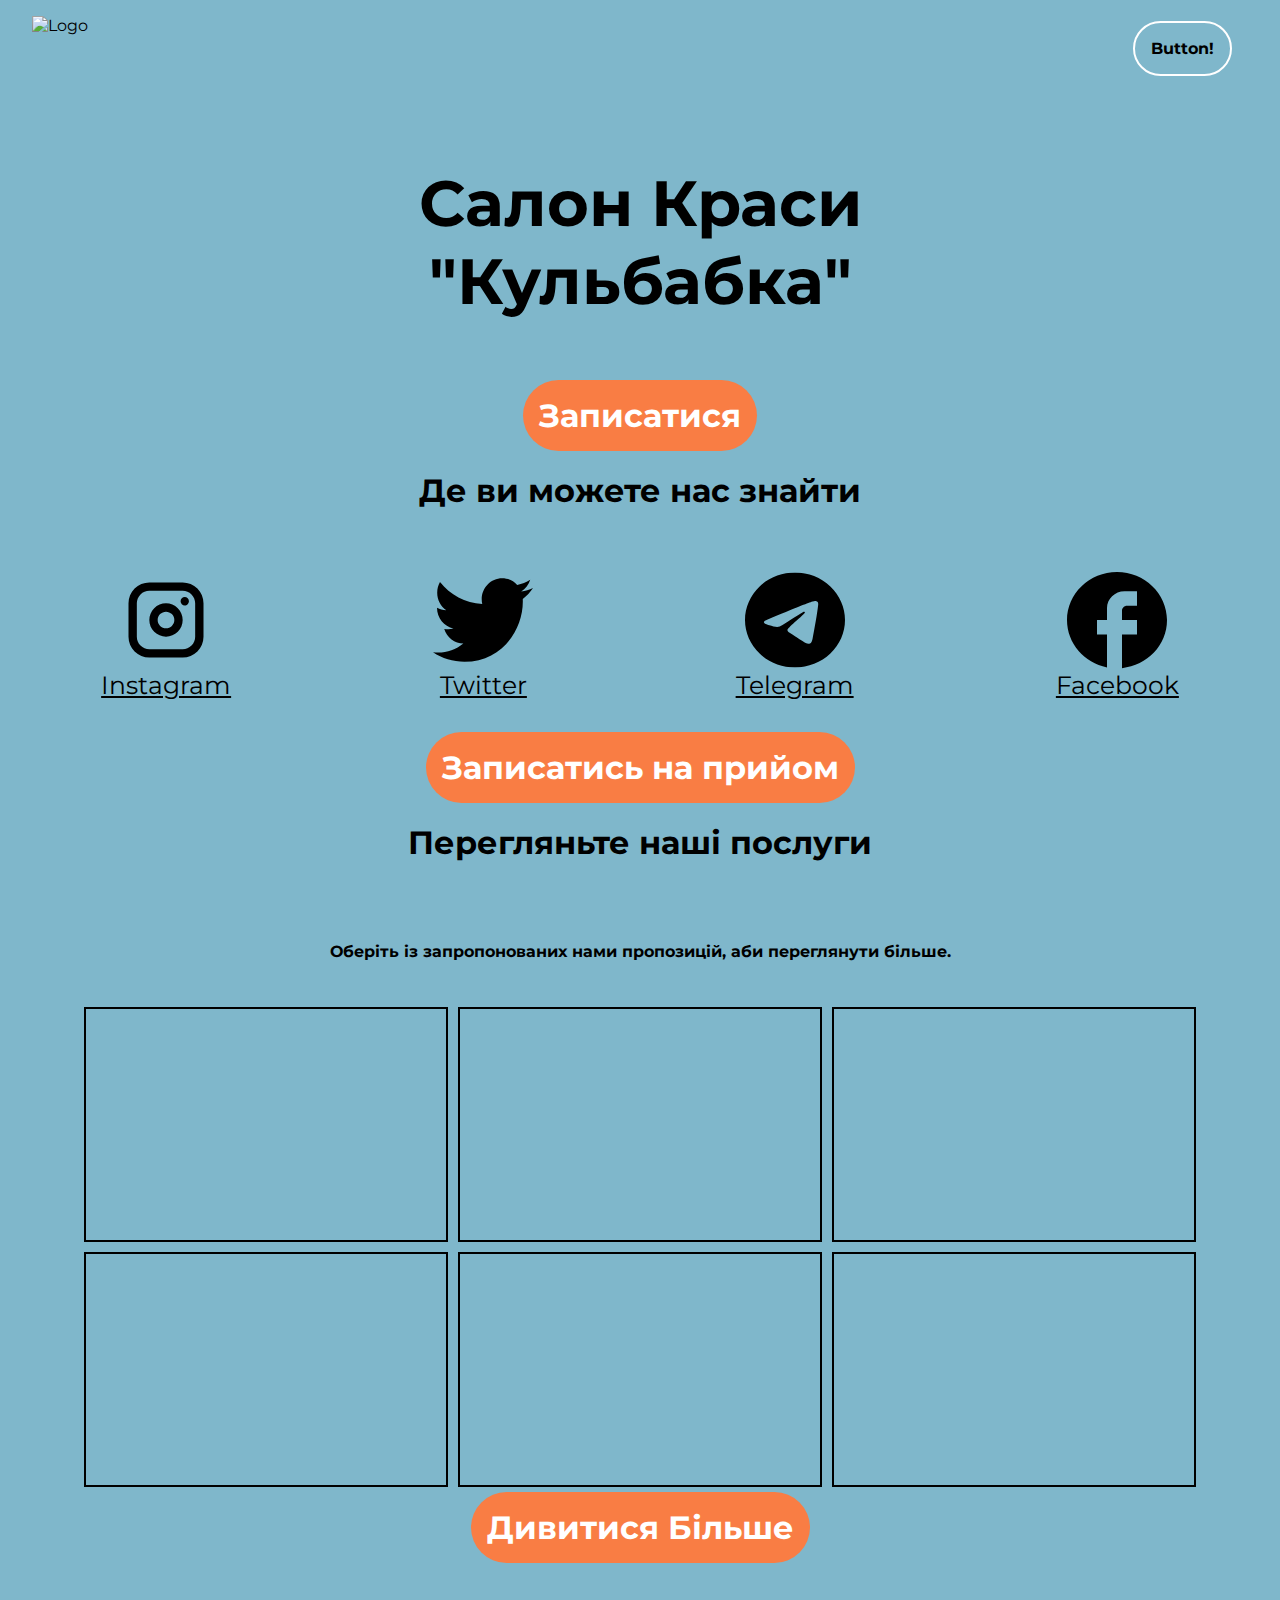
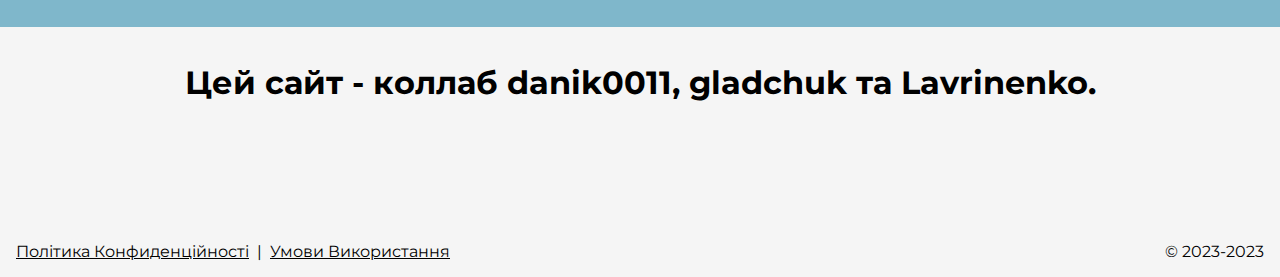
==== index.html @ fa761c85 "danik0011 - fixed the cards" ====
<!DOCTYPE html>
<html lang="en">

<head>
  <meta charset="UTF-8">
  <meta http-equiv="X-UA-Compatible" content="IE=edge">
  <meta name="viewport" content="width=device-width, initial-scale=1.0">
  <title>e</title>
  <link rel="stylesheet" href="./main.css">
  <link rel="preconnect" href="https://fonts.googleapis.com">
  <link rel="preconnect" href="https://fonts.gstatic.com" crossorigin>
  <link href="https://fonts.googleapis.com/css2?family=Comfortaa&display=swap" rel="stylesheet">
</head>

<body>

  <header>
    <img src="https://goit.courses/assets/images/logo-goit.svg" alt="Logo">
    <div class="btn">Button!</div>
  </header>
  <div class="page1">
    <h1>Салон Краси<br>"Кульбабка"</h1>
    <div class="btn">Записатися</div>
  </div>

  <!--!-->
  <main>
    <div class="content">
      <h1>Де ви можете нас знайти</h1>
      <div class="content__find-us">
        <div class="content__block">
          <svg width="100" height="100" viewBox="0 0 24 24" fill="none" xmlns="http://www.w3.org/2000/svg">
            <g clip-path="url(#clip0_1_2)">
              <path fill-rule="evenodd" clip-rule="evenodd"
                d="M16 3C17.3261 3 18.5979 3.52678 19.5355 4.46447C20.4732 5.40215 21 6.67392 21 8V16C21 17.3261 20.4732 18.5979 19.5355 19.5355C18.5979 20.4732 17.3261 21 16 21H8C6.67392 21 5.40215 20.4732 4.46447 19.5355C3.52678 18.5979 3 17.3261 3 16V8C3 6.67392 3.52678 5.40215 4.46447 4.46447C5.40215 3.52678 6.67392 3 8 3H16ZM16 5H8C7.20435 5 6.44129 5.31607 5.87868 5.87868C5.31607 6.44129 5 7.20435 5 8V16C5 16.7956 5.31607 17.5587 5.87868 18.1213C6.44129 18.6839 7.20435 19 8 19H16C16.7956 19 17.5587 18.6839 18.1213 18.1213C18.6839 17.5587 19 16.7956 19 16V8C19 7.20435 18.6839 6.44129 18.1213 5.87868C17.5587 5.31607 16.7956 5 16 5ZM12 8C13.0609 8 14.0783 8.42143 14.8284 9.17157C15.5786 9.92172 16 10.9391 16 12C16 13.0609 15.5786 14.0783 14.8284 14.8284C14.0783 15.5786 13.0609 16 12 16C10.9391 16 9.92172 15.5786 9.17157 14.8284C8.42143 14.0783 8 13.0609 8 12C8 10.9391 8.42143 9.92172 9.17157 9.17157C9.92172 8.42143 10.9391 8 12 8ZM12 10C11.4696 10 10.9609 10.2107 10.5858 10.5858C10.2107 10.9609 10 11.4696 10 12C10 12.5304 10.2107 13.0391 10.5858 13.4142C10.9609 13.7893 11.4696 14 12 14C12.5304 14 13.0391 13.7893 13.4142 13.4142C13.7893 13.0391 14 12.5304 14 12C14 11.4696 13.7893 10.9609 13.4142 10.5858C13.0391 10.2107 12.5304 10 12 10ZM16.5 6.5C16.7652 6.5 17.0196 6.60536 17.2071 6.79289C17.3946 6.98043 17.5 7.23478 17.5 7.5C17.5 7.76522 17.3946 8.01957 17.2071 8.20711C17.0196 8.39464 16.7652 8.5 16.5 8.5C16.2348 8.5 15.9804 8.39464 15.7929 8.20711C15.6054 8.01957 15.5 7.76522 15.5 7.5C15.5 7.23478 15.6054 6.98043 15.7929 6.79289C15.9804 6.60536 16.2348 6.5 16.5 6.5Z"
                fill="black" />
            </g>
            <defs>
              <clipPath id="clip0_1_2">
                <rect width="24" height="24" fill="white" />
              </clipPath>
            </defs>
          </svg>
          <a href="#" class="content__block-text">Instagram</a>
        </div>
        <div class="content__block">
          <svg width="100" height="100" viewBox="0 0 122 102" fill="none" xmlns="http://www.w3.org/2000/svg">
            <path
              d="M122 12C117.51 14.1 112.669 15.48 107.654 16.14C112.786 12.96 116.751 7.92 118.618 1.86C113.777 4.86 108.412 6.96 102.755 8.16C98.1482 3 91.675 0 84.327 0C70.6224 0 59.4254 11.52 59.4254 25.74C59.4254 27.78 59.6587 29.76 60.0669 31.62C39.3059 30.54 20.8193 20.28 8.51434 4.74C6.3566 8.52 5.13193 12.96 5.13193 17.64C5.13193 26.58 9.50574 34.5 16.2706 39C12.13 39 8.28107 37.8 4.89866 36V36.18C4.89866 48.66 13.5296 59.1 24.9599 61.44C21.2901 62.4732 17.4375 62.617 13.7046 61.86C15.2885 66.9749 18.3906 71.4504 22.5748 74.6576C26.7589 77.8647 31.8148 79.6421 37.0316 79.74C28.1885 86.9426 17.2269 90.8359 5.94838 90.78C3.96558 90.78 1.98279 90.66 0 90.42C11.0803 97.74 24.26 102 38.3729 102C84.327 102 109.578 62.76 109.578 28.74C109.578 27.6 109.578 26.52 109.52 25.38C114.419 21.78 118.618 17.22 122 12Z"
              fill="black" />
          </svg>
          <a href="#" class="content__block-text">Twitter</a>
        </div>
        <div class="content__block">
          <svg width="100" height="100" viewBox="0 0 118 112" fill="none" xmlns="http://www.w3.org/2000/svg">
            <g clip-path="url(#clip0_1_10)">
              <path
                d="M118 56C118 70.8521 111.784 85.0959 100.719 95.598C89.6547 106.1 74.6478 112 59 112C43.3522 112 28.3453 106.1 17.2807 95.598C6.21605 85.0959 0 70.8521 0 56C0 41.1479 6.21605 26.9041 17.2807 16.402C28.3453 5.89998 43.3522 0 59 0C74.6478 0 89.6547 5.89998 100.719 16.402C111.784 26.9041 118 41.1479 118 56ZM61.1166 41.342C55.3789 43.61 43.9034 48.3 26.7049 55.412C23.9171 56.462 22.4495 57.498 22.3168 58.506C22.0955 60.207 24.3449 60.879 27.4055 61.796L28.6961 62.181C31.7051 63.112 35.7614 64.197 37.8632 64.239C39.7807 64.281 41.9121 63.539 44.2647 61.999C60.3349 51.702 68.6318 46.501 69.148 46.389C69.5168 46.305 70.033 46.207 70.3722 46.501C70.7189 46.788 70.682 47.341 70.6451 47.488C70.4239 48.391 61.596 56.175 57.0309 60.207C55.6075 61.467 54.5971 62.356 54.3906 62.559C53.9359 63.0001 53.4737 63.4341 53.0041 63.861C50.2016 66.423 48.1071 68.341 53.1148 71.477C55.5264 72.989 57.4586 74.228 59.3835 75.474C61.478 76.832 63.5725 78.183 66.2865 79.877C66.9724 80.297 67.6361 80.752 68.2778 81.186C70.7189 82.838 72.924 84.322 75.6306 84.084C77.2089 83.944 78.8388 82.544 79.6648 78.344C81.6191 68.425 85.4615 46.942 86.3465 38.087C86.4005 37.3509 86.3683 36.6114 86.2506 35.882C86.1812 35.2934 85.8811 34.7512 85.4099 34.363C84.7388 33.9233 83.9389 33.6955 83.1236 33.712C80.9111 33.747 77.4965 34.874 61.1166 41.342Z"
                fill="black" />
            </g>
            <defs>
              <clipPath id="clip0_1_10">
                <rect width="118" height="112" fill="white" />
              </clipPath>
            </defs>
          </svg>
          <a href="#" class="content__block-text">Telegram</a>
        </div>
        <div class="content__block">
          <svg width="100" height="100" viewBox="0 0 80 77" fill="none" xmlns="http://www.w3.org/2000/svg">
            <path
              d="M80 38.5965C80 17.2912 62.08 0 40 0C17.92 0 0 17.2912 0 38.5965C0 57.2772 13.76 72.8316 32 76.421V50.1754H24V38.5965H32V28.9474C32 21.4982 38.28 15.4386 46 15.4386H56V27.0175H48C45.8 27.0175 44 28.7544 44 30.8772V38.5965H56V50.1754H44V77C64.2 75.0702 80 58.6281 80 38.5965Z"
              fill="black" />
          </svg>
          <a href="#" class="content__block-text">Facebook</a>
        </div>
      </div>
      <div class="flex">
        <div class="content__block-button">
          Записатись на прийом
        </div>
      </div>
    </div>
    <!--!-->
    <h1 class="text">Перегляньте наші послуги</h1>
    <h4 class="text">Оберіть із запропонованих нами пропозицій, аби переглянути більше.</h4>
    <div class="container1">

      <div class="block">
        <div class="layer">
          <div class="button">Відкрити</div>
        </div>
      </div>

      <div class="block">
        <div class="layer">
          <div class="button">Відкрити</div>
        </div>
      </div>

      <div class="block">
        <div class="layer">
          <div class="button">Відкрити</div>
        </div>
      </div>

      <div class="block">
        <div class="layer">
          <div class="button">Відкрити</div>
        </div>
      </div>

      <div class="block">
        <div class="layer">
          <div class="button">Відкрити</div>
        </div>
      </div>

      <div class="block">
        <div class="layer">
          <div class="button">Відкрити</div>
        </div>
      </div>

    </div>
    <div class="flex">
      <div class="button2">Дивитися Більше</div>
    </div>
  </main>
  <!--!-->
  <footer>
    <h1 class="footer-title">
      Цей сайт - коллаб danik0011, gladchuk та Lavrinenko.
    </h1>
    <div class="footer-main">
      <div class="footer-links">
        <a href="#">Політика Конфиденційності</a>
        &nbsp;|&nbsp;
        <a href="#">Умови Використання</a>
      </div>
      <div class="footer-c">© 2023-2023</div>
    </div>
  </footer>
</body>

</html>
---- main.css ----
@import url("https://fonts.googleapis.com/css2?family=Montserrat:wght@300;400;500&display=swap");
html,
body {
  font-family: "Montserrat";
  background: #7fb7cb;
  margin: 0;
  padding: 0;
}

header {
  width: 95%;
  height: 64px;
  margin: 16px auto 0;
  display: flex;
  align-items: center;
  justify-content: space-between;
}
header img {
  width: 128px;
  height: 64px;
}
header .btn {
  padding: 16px;
  margin-right: 16px;
  border: white solid 2px;
  border-radius: 64px;
  transition: 250ms;
  font-weight: bold;
}
header .btn:hover {
  background: white;
  color: #f97d44;
  transition: 250ms;
  cursor: pointer;
}

.page1 {
  margin-top: 64px;
  display: flex;
  justify-content: center;
  flex-direction: column;
  align-items: center;
}
.page1 h1 {
  font-size: 64px;
  text-align: center;
}
.page1 .btn {
  background: #f97d44;
  color: white;
  font-weight: bold;
  border-radius: 64px;
  transition: 250ms;
  padding: 16px;
  font-size: 32px;
}
.page1 .btn:hover {
  background: white;
  color: #f97d44;
  transition: 250ms;
  cursor: pointer;
}

.content__block-text {
  font-size: 25px;
  font-family: "Montserrat";
}

a {
  color: black;
}

h1 {
  font-family: "Montserrat";
  margin: 0 auto;
  margin-bottom: 40px;
}

.content {
  max-width: 1550px;
}

.content__find-us {
  display: flex;
  flex-direction: row;
  align-items: center;
  justify-content: space-around;
  margin-bottom: 32px;
}

.content__block {
  display: flex;
  flex-direction: column;
  align-items: center;
  justify-content: center;
}

.content__block-button {
  background: #f97d44;
  color: white;
  width: -webkit-fit-content;
  width: -moz-fit-content;
  width: fit-content;
  font-weight: bold;
  border-radius: 64px;
  transition: 250ms;
  padding: 16px;
  font-size: 32px;
}
.content__block-button:hover {
  background: #f1986c;
  transition: 250ms;
  cursor: pointer;
}

footer {
  width: 100%;
  height: 250px;
  background: whitesmoke;
  margin: 0;
  margin-top: 64px;
  padding: 16px;
  box-sizing: border-box;
  display: flex;
  flex-direction: column;
  justify-content: space-between;
  align-items: center;
}
footer .footer-main {
  width: 100%;
  display: flex;
  flex-direction: row;
  justify-content: space-between;
}

h1, h4 {
  text-align: center;
  padding: 20px;
}

.block {
  width: 360px;
  height: 231px;
  position: relative;
  opacity: 1;
  border: 2px solid #000;
  margin: 5px;
  display: block;
}
.block:nth-child(1) {
  background: url(https://images.pexels.com/photos/3997349/pexels-photo-3997349.jpeg?auto=compress&cs=tinysrgb&w=1260&h=750&dpr=1);
}
.block:nth-child(2) {
  background: url(https://images.pexels.com/photos/3065209/pexels-photo-3065209.jpeg?auto=compress&cs=tinysrgb&w=1260&h=750&dpr=1);
}
.block:nth-child(3) {
  background: url(https://images.pexels.com/photos/13714797/pexels-photo-13714797.jpeg?auto=compress&cs=tinysrgb&w=1260&h=750&dpr=1);
}
.block:nth-child(4) {
  background: url(https://images.pexels.com/photos/2253832/pexels-photo-2253832.jpeg?auto=compress&cs=tinysrgb&w=600);
}
.block:nth-child(5) {
  background: url(https://images.pexels.com/photos/932577/pexels-photo-932577.jpeg?auto=compress&cs=tinysrgb&w=1260&h=750&dpr=1);
}
.block:nth-child(6) {
  background: url(https://images.pexels.com/photos/8558535/pexels-photo-8558535.jpeg?auto=compress&cs=tinysrgb&w=600&lazy=load);
}

.container1 {
  justify-content: center;
  display: flex;
  flex-wrap: wrap;
  flex-direction: row;
  background-size: 100%;
  background-repeat: no-repeat;
}

.flex {
  display: flex;
  justify-content: center;
}

.button2 {
  background: #f97d44;
  color: white;
  width: -webkit-fit-content;
  width: -moz-fit-content;
  width: fit-content;
  font-weight: bold;
  border-radius: 64px;
  transition: 250ms;
  padding: 16px;
  font-size: 32px;
}
.button2:hover {
  background: #f1986c;
  transition: 250ms;
  cursor: pointer;
}

.button {
  opacity: 0;
  position: absolute;
  left: 35%;
  top: 45%;
  border: 1px solid white;
  color: white;
  border-radius: 20px;
  padding: 20px 30px;
  transition: 0.25s;
}/*# sourceMappingURL=main.css.map */
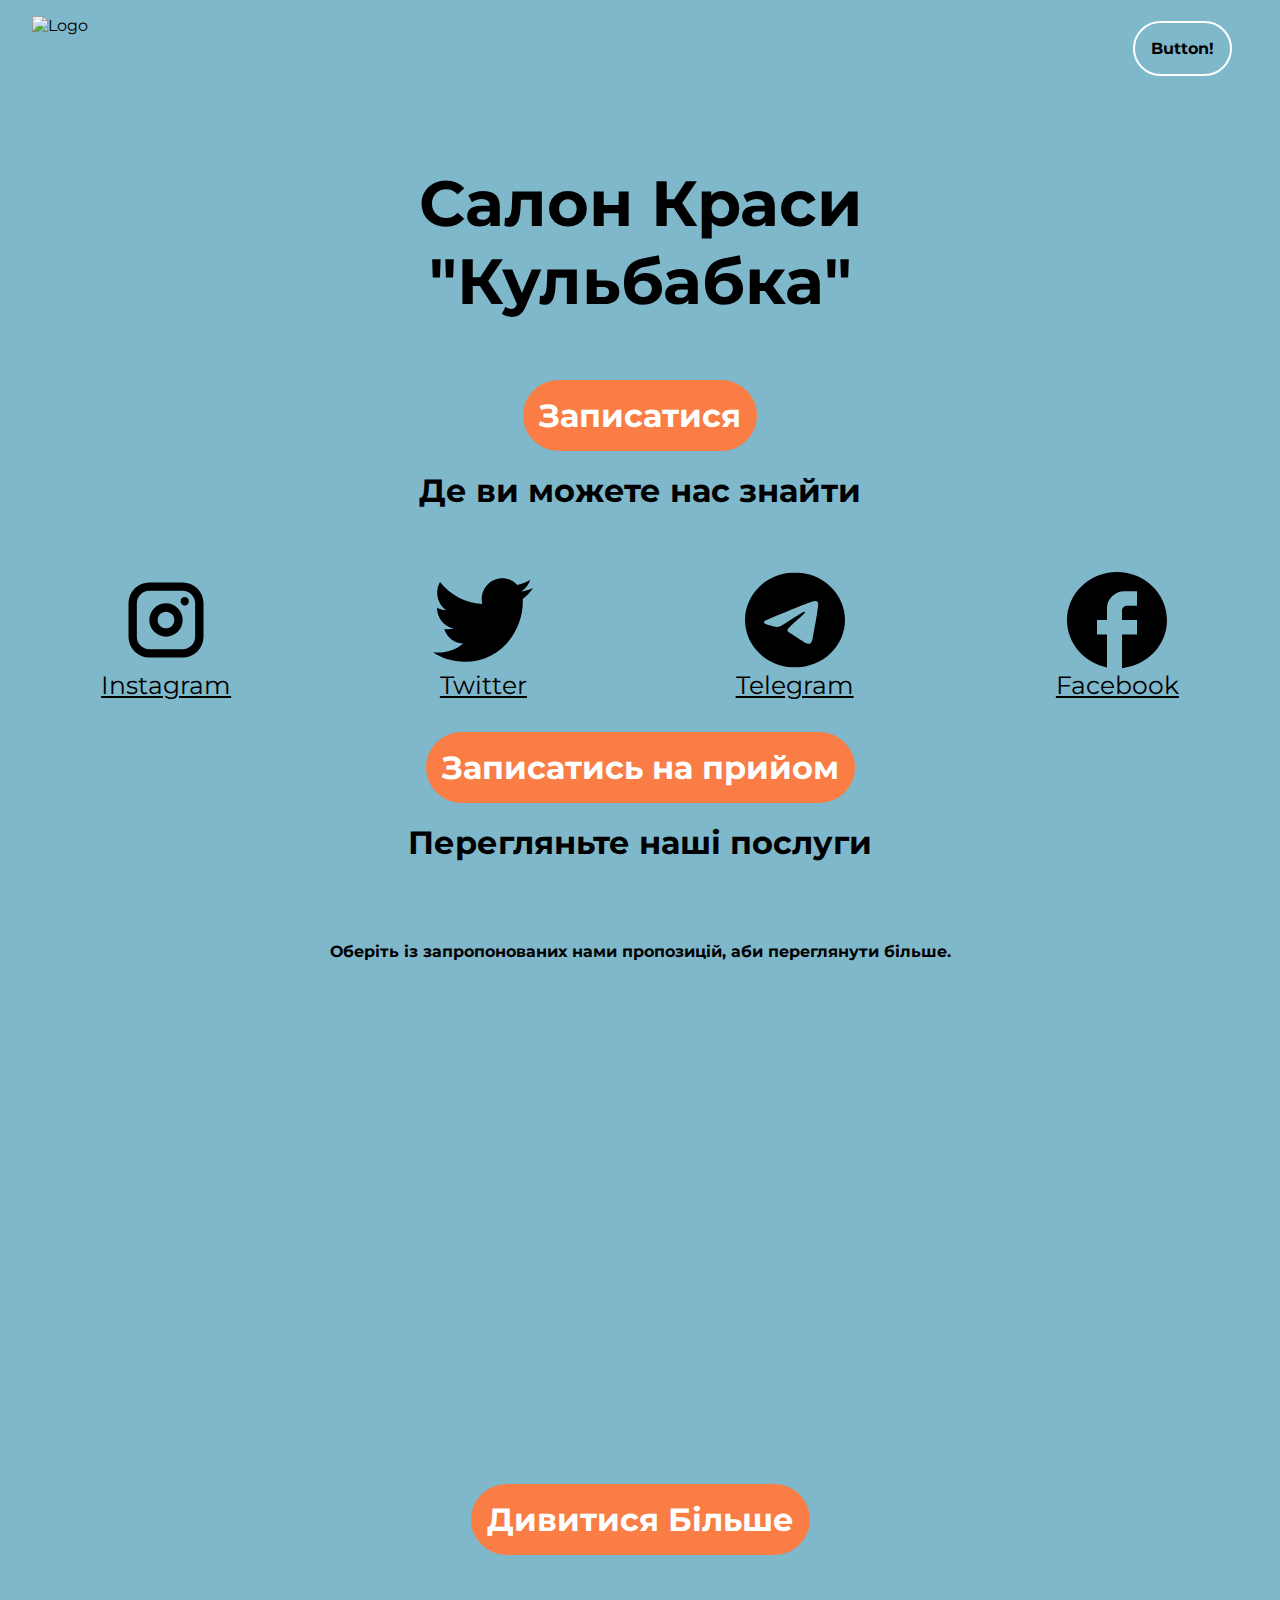
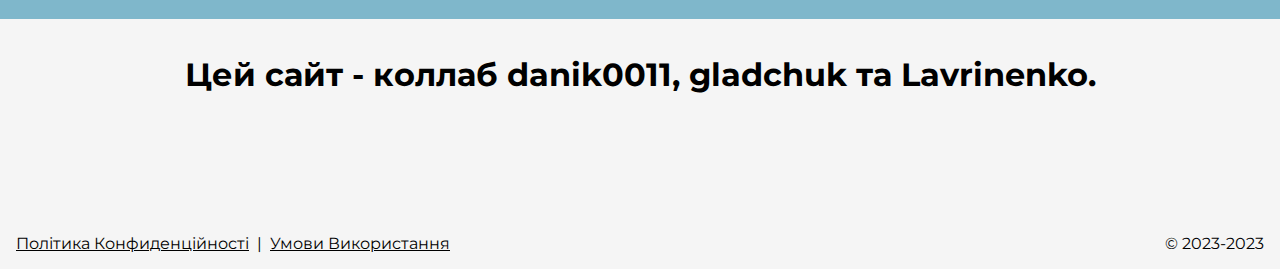
==== commit 0ce385c1: "fixed the annoying bug in .container1>>>.button" ====
--- a/index.html
+++ b/index.html
@@ -88,37 +88,37 @@
 
       <div class="block">
         <div class="layer">
-          <div class="button">Відкрити</div>
+          <div class="button" id="button">Відкрити</div>
         </div>
       </div>
 
       <div class="block">
         <div class="layer">
-          <div class="button">Відкрити</div>
+          <div class="button" id="button">Відкрити</div>
         </div>
       </div>
 
       <div class="block">
         <div class="layer">
-          <div class="button">Відкрити</div>
+          <div class="button" id="button">Відкрити</div>
         </div>
       </div>
 
       <div class="block">
         <div class="layer">
-          <div class="button">Відкрити</div>
+          <div class="button" id="button">Відкрити</div>
         </div>
       </div>
 
       <div class="block">
         <div class="layer">
-          <div class="button">Відкрити</div>
+          <div class="button" id="button">Відкрити</div>
         </div>
       </div>
 
       <div class="block">
         <div class="layer">
-          <div class="button">Відкрити</div>
+          <div class="button" id="button">Відкрити</div>
         </div>
       </div>
 
--- a/main.css
+++ b/main.css
@@ -81,11 +81,11 @@
 }
 
 .content__find-us {
+  margin-bottom: 32px;
   display: flex;
   flex-direction: row;
   align-items: center;
   justify-content: space-around;
-  margin-bottom: 32px;
 }
 
 .content__block {
@@ -143,7 +143,7 @@
   height: 231px;
   position: relative;
   opacity: 1;
-  border: 2px solid #000;
+  border-radius: 32px;
   margin: 5px;
   display: block;
 }
@@ -164,6 +164,40 @@
 }
 .block:nth-child(6) {
   background: url(https://images.pexels.com/photos/8558535/pexels-photo-8558535.jpeg?auto=compress&cs=tinysrgb&w=600&lazy=load);
+}
+
+.layer {
+  width: 360px;
+  height: 231px;
+  border-radius: 32px;
+  background: rgba(0, 0, 0, 0);
+  transition: 250ms ease-in-out;
+  display: flex;
+  align-items: center;
+  justify-content: center;
+}
+.layer:hover {
+  transition: 250ms ease-in-out;
+  background: rgba(0, 0, 0, 0.2509803922);
+}
+.layer:hover .button {
+  transition: 250ms ease-in-out;
+  background: #f97d44;
+  color: white;
+}
+
+.button {
+  padding: 16px;
+  background: rgba(0, 0, 0, 0);
+  color: rgba(0, 0, 0, 0);
+  border-radius: 50px;
+  transition: 250ms ease-in-out;
+}
+
+#button:hover {
+  background: #f1986c;
+  transition: 250ms ease-in-out;
+  cursor: pointer;
 }
 
 .container1 {
@@ -194,18 +228,6 @@
 }
 .button2:hover {
   background: #f1986c;
-  transition: 250ms;
-  cursor: pointer;
-}
-
-.button {
-  opacity: 0;
-  position: absolute;
-  left: 35%;
-  top: 45%;
-  border: 1px solid white;
-  color: white;
-  border-radius: 20px;
-  padding: 20px 30px;
-  transition: 0.25s;
+  transition: 250ms ease-in-out;
+  cursor: pointer;
 }/*# sourceMappingURL=main.css.map */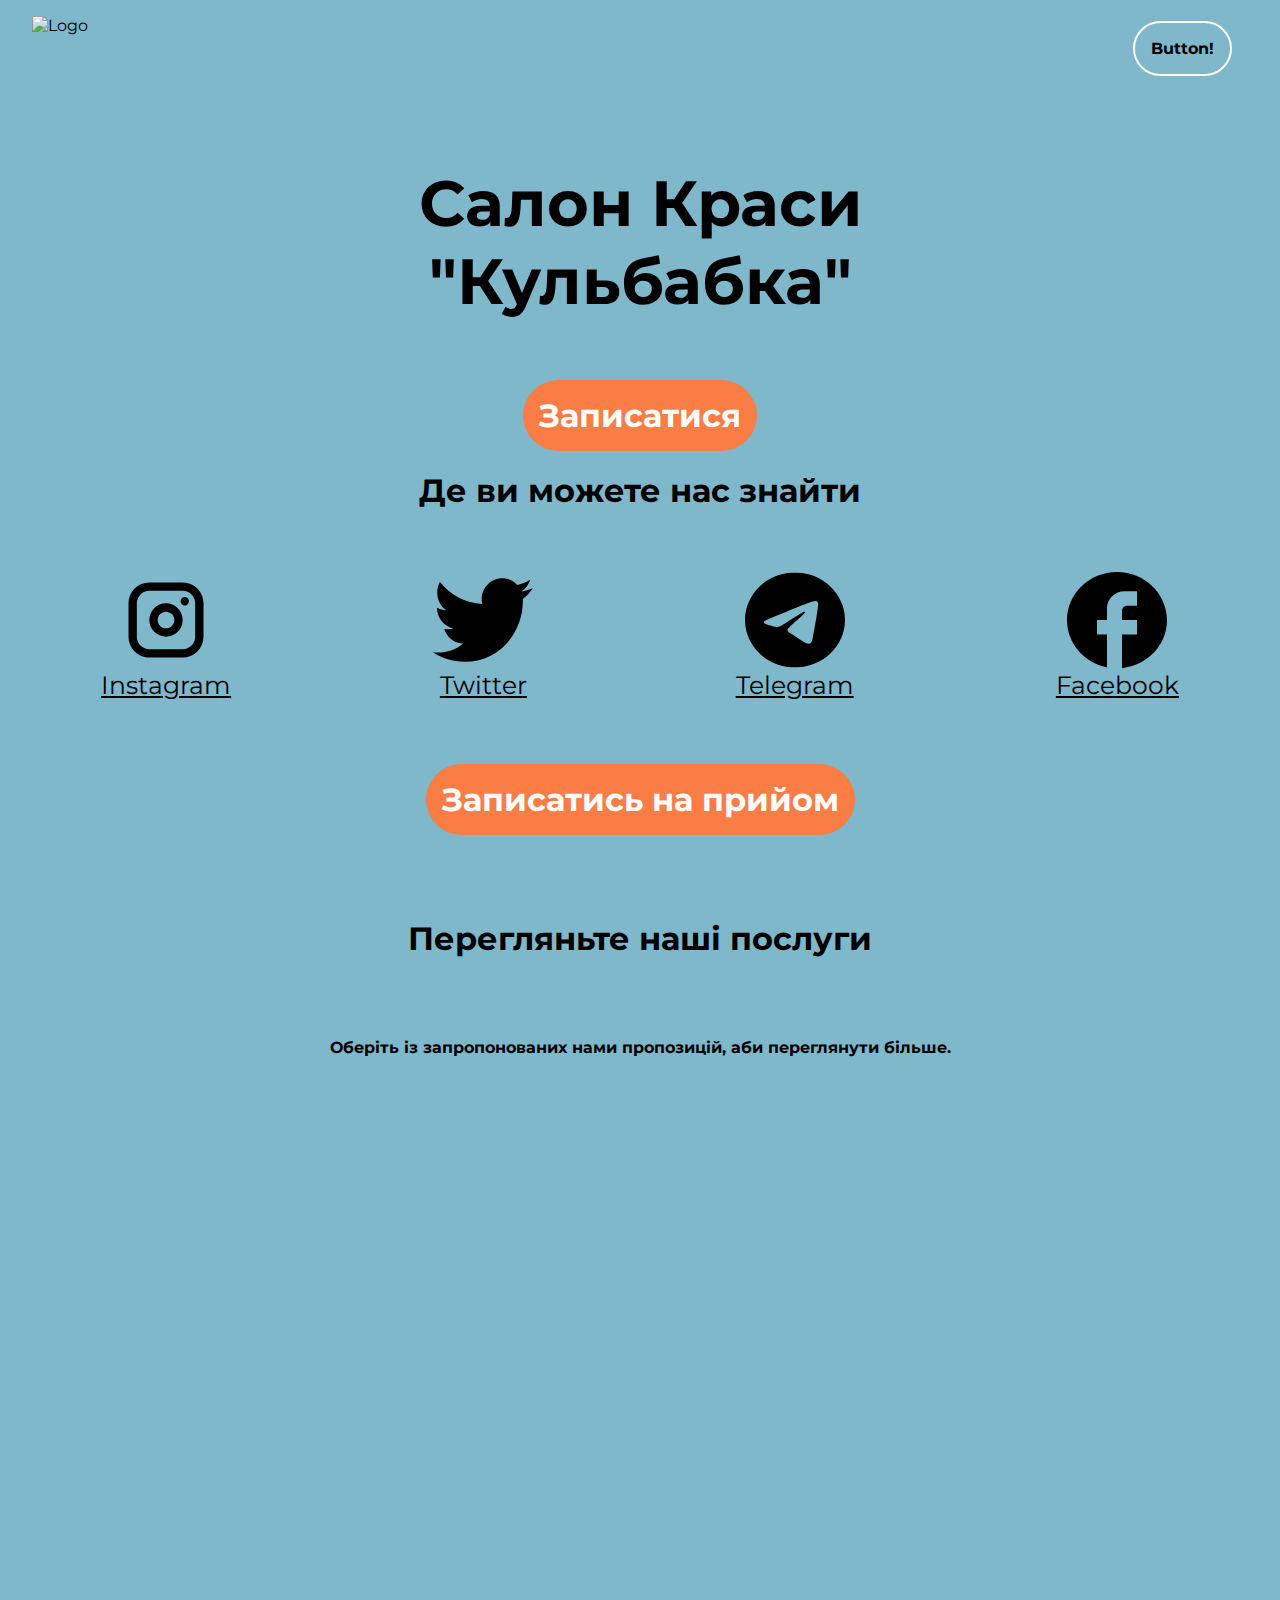
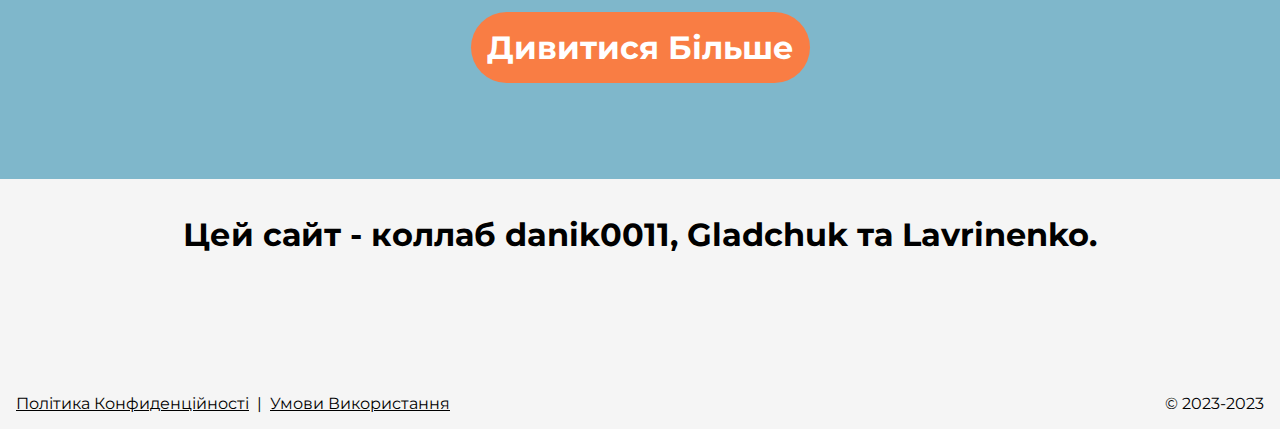
==== commit fa67f287: "changed 1 letter to uppercase" ====
--- a/index.html
+++ b/index.html
@@ -130,7 +130,7 @@
   <!--!-->
   <footer>
     <h1 class="footer-title">
-      Цей сайт - коллаб danik0011, gladchuk та Lavrinenko.
+      Цей сайт - коллаб danik0011, Gladchuk та Lavrinenko.
     </h1>
     <div class="footer-main">
       <div class="footer-links">
--- a/main.css
+++ b/main.css
@@ -61,6 +61,11 @@
   cursor: pointer;
 }
 
+h1.text {
+  font-size: 32px;
+  font-weight: bold;
+}
+
 .content__block-text {
   font-size: 25px;
   font-family: "Montserrat";
@@ -81,11 +86,18 @@
 }
 
 .content__find-us {
-  margin-bottom: 32px;
+  margin-bottom: 64px;
   display: flex;
   flex-direction: row;
   align-items: center;
   justify-content: space-around;
+}
+
+.flex {
+  margin-top: 32px;
+  display: flex;
+  justify-content: center;
+  margin-bottom: 64px;
 }
 
 .content__block {
@@ -209,12 +221,8 @@
   background-repeat: no-repeat;
 }
 
-.flex {
-  display: flex;
-  justify-content: center;
-}
-
 .button2 {
+  margin-bottom: 32px;
   background: #f97d44;
   color: white;
   width: -webkit-fit-content;
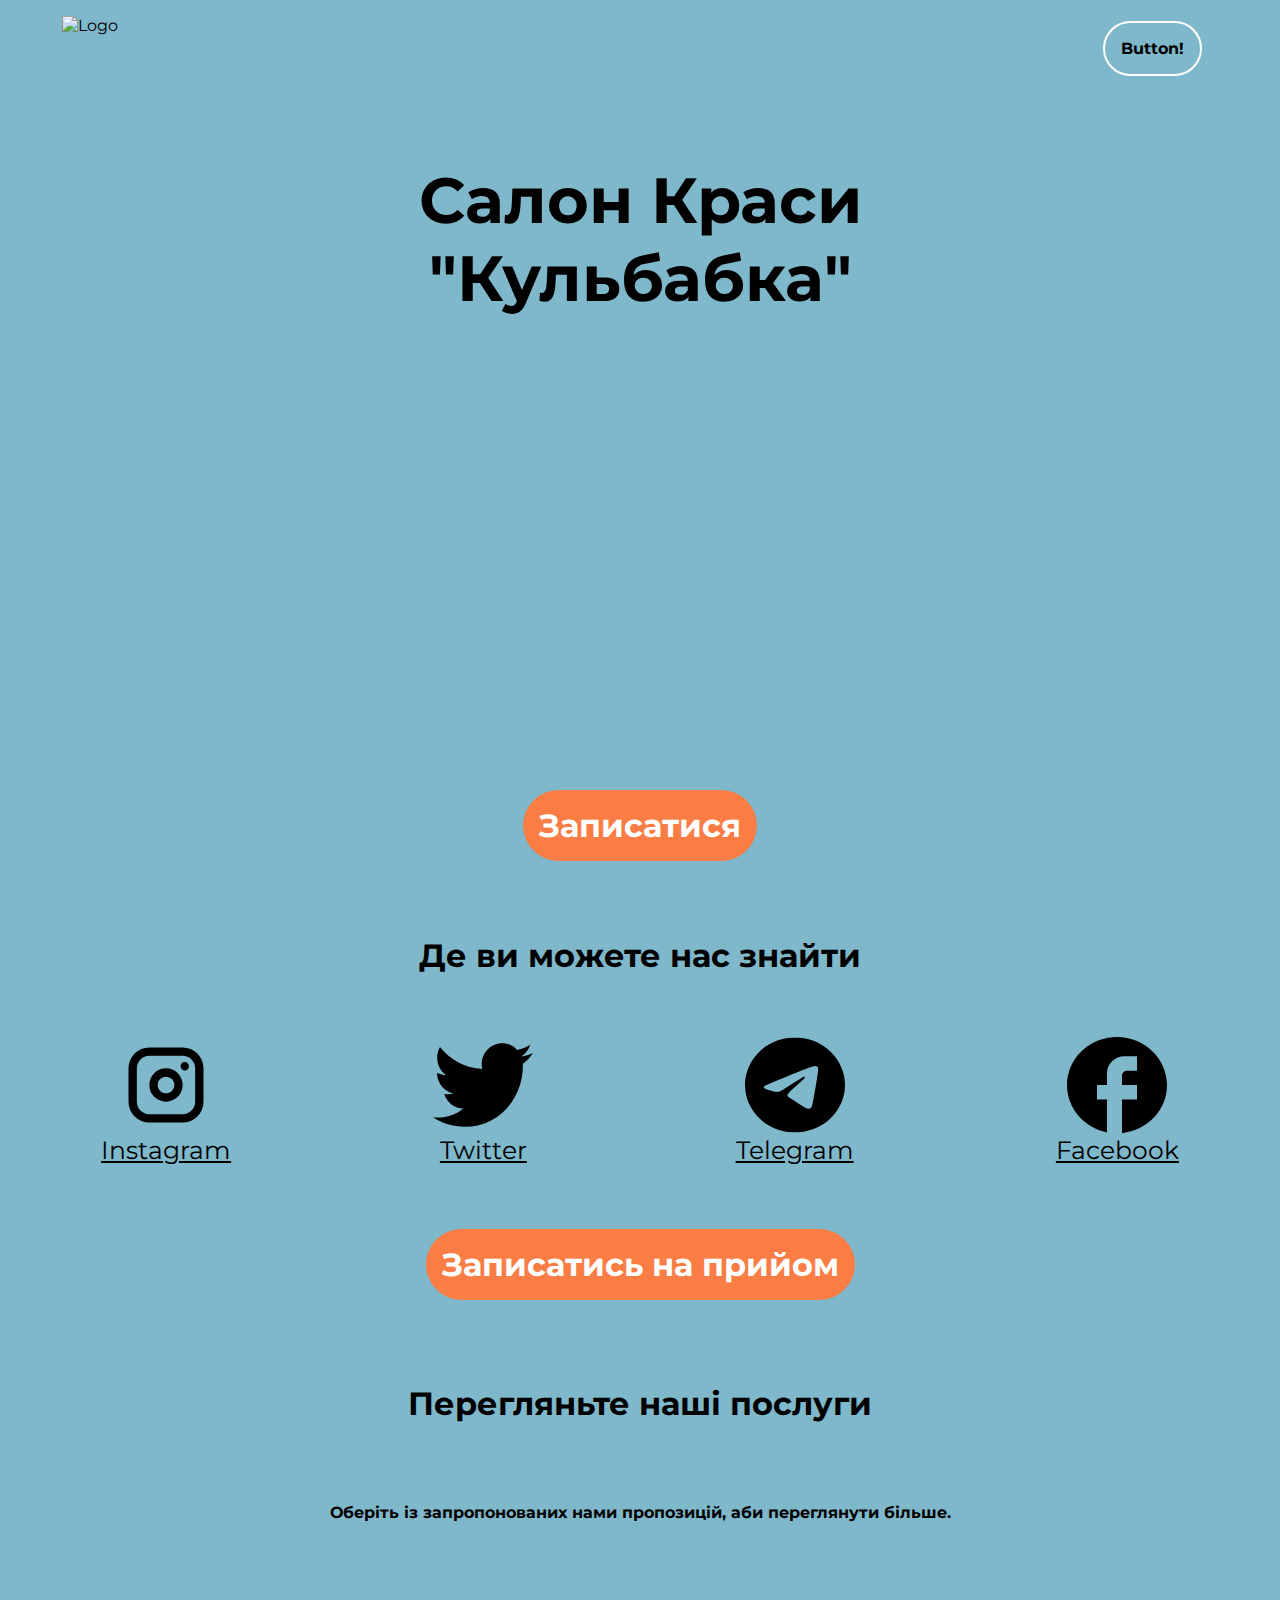
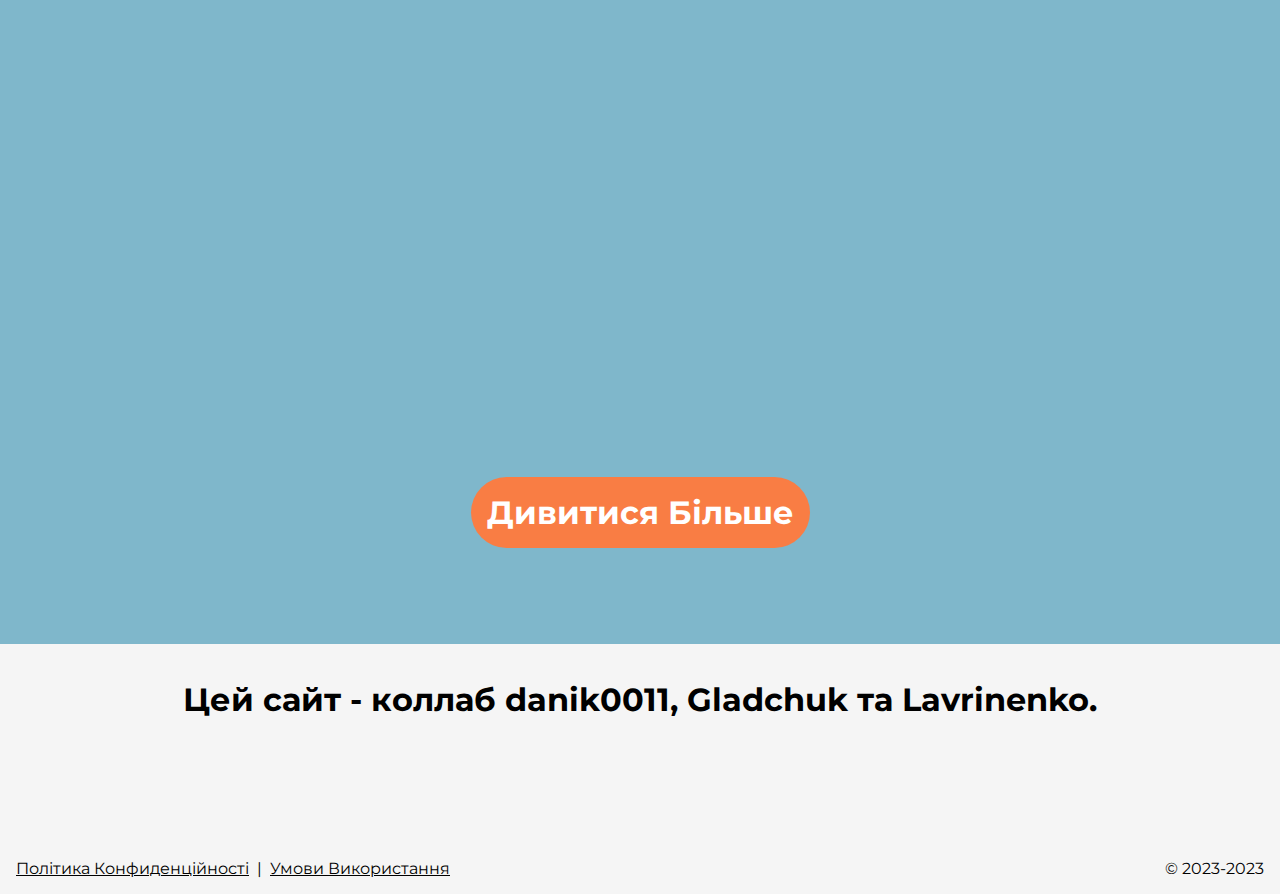
==== commit 1c2f16dc: "SCSS:15-22: added BG for .page1" ====
--- a/index.html
+++ b/index.html
@@ -15,13 +15,15 @@
 <body>
 
   <header>
-    <img src="https://goit.courses/assets/images/logo-goit.svg" alt="Logo">
-    <div class="btn">Button!</div>
+    <div class="hdr">
+      <img src="https://goit.courses/assets/images/logo-goit.svg" alt="Logo">
+      <div class="btn">Button!</div>
+    </div>
+    <div class="page1">
+      <h1>Салон Краси<br>"Кульбабка"</h1>
+      <div class="btn">Записатися</div>
+    </div>
   </header>
-  <div class="page1">
-    <h1>Салон Краси<br>"Кульбабка"</h1>
-    <div class="btn">Записатися</div>
-  </div>
 
   <!--!-->
   <main>
--- a/main.css
+++ b/main.css
@@ -9,17 +9,25 @@
 
 header {
   width: 95%;
+  height: 100vh;
+  margin: 0 auto;
+}
+
+.hdr {
+  width: 95%;
+  height: 15%;
   height: 64px;
+  margin: 0 auto;
   margin: 16px auto 0;
   display: flex;
   align-items: center;
   justify-content: space-between;
 }
-header img {
+.hdr img {
   width: 128px;
   height: 64px;
 }
-header .btn {
+.hdr .btn {
   padding: 16px;
   margin-right: 16px;
   border: white solid 2px;
@@ -27,7 +35,7 @@
   transition: 250ms;
   font-weight: bold;
 }
-header .btn:hover {
+.hdr .btn:hover {
   background: white;
   color: #f97d44;
   transition: 250ms;
@@ -35,10 +43,13 @@
 }
 
 .page1 {
-  margin-top: 64px;
-  display: flex;
-  justify-content: center;
+  background: url(https://images.pexels.com/photos/13534508/pexels-photo-13534508.jpeg?auto=compress&cs=tinysrgb&w=1260&h=750&dpr=1);
+  background-size: cover;
+  height: 80%;
+  margin-top: 5%;
+  display: flex;
   flex-direction: column;
+  justify-content: space-between;
   align-items: center;
 }
 .page1 h1 {
@@ -161,21 +172,27 @@
 }
 .block:nth-child(1) {
   background: url(https://images.pexels.com/photos/3997349/pexels-photo-3997349.jpeg?auto=compress&cs=tinysrgb&w=1260&h=750&dpr=1);
+  background-size: cover;
 }
 .block:nth-child(2) {
   background: url(https://images.pexels.com/photos/3065209/pexels-photo-3065209.jpeg?auto=compress&cs=tinysrgb&w=1260&h=750&dpr=1);
+  background-size: cover;
 }
 .block:nth-child(3) {
   background: url(https://images.pexels.com/photos/13714797/pexels-photo-13714797.jpeg?auto=compress&cs=tinysrgb&w=1260&h=750&dpr=1);
+  background-size: cover;
 }
 .block:nth-child(4) {
   background: url(https://images.pexels.com/photos/2253832/pexels-photo-2253832.jpeg?auto=compress&cs=tinysrgb&w=600);
+  background-size: cover;
 }
 .block:nth-child(5) {
   background: url(https://images.pexels.com/photos/932577/pexels-photo-932577.jpeg?auto=compress&cs=tinysrgb&w=1260&h=750&dpr=1);
+  background-size: cover;
 }
 .block:nth-child(6) {
   background: url(https://images.pexels.com/photos/8558535/pexels-photo-8558535.jpeg?auto=compress&cs=tinysrgb&w=600&lazy=load);
+  background-size: cover;
 }
 
 .layer {
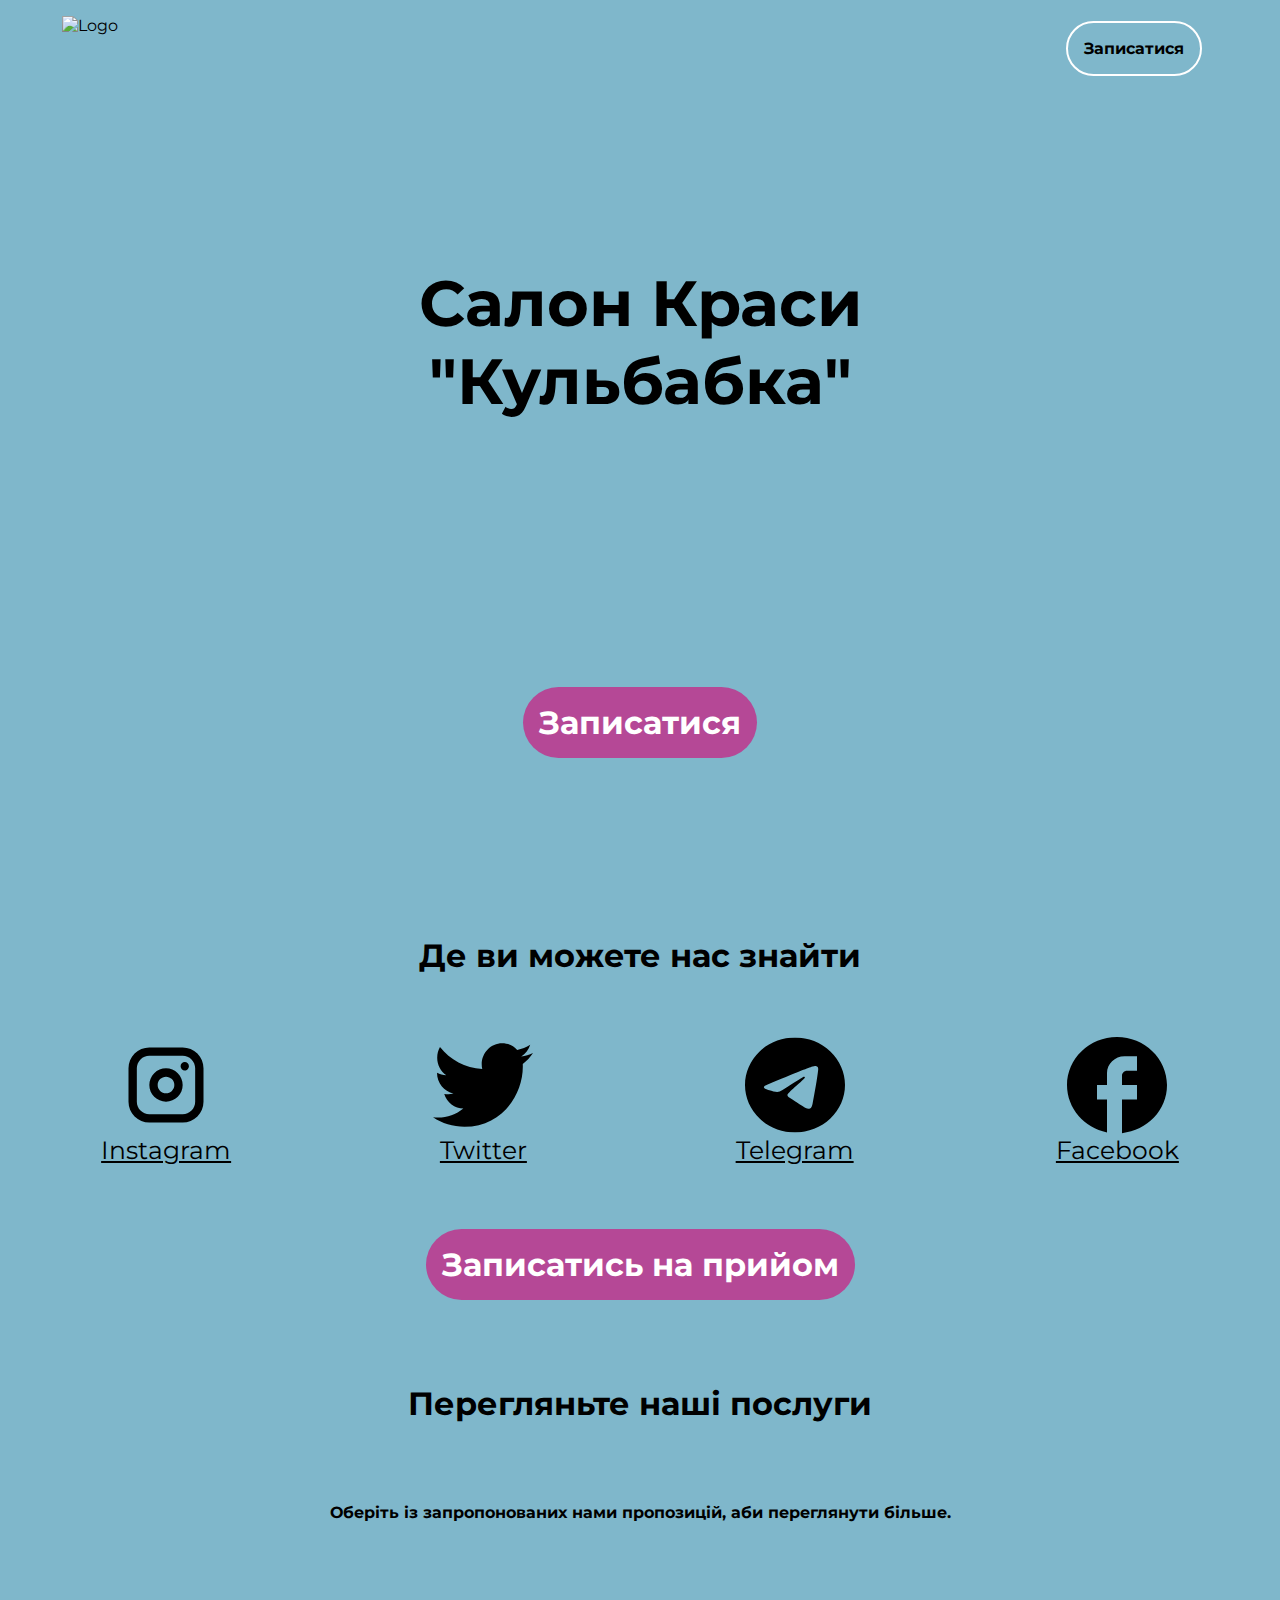
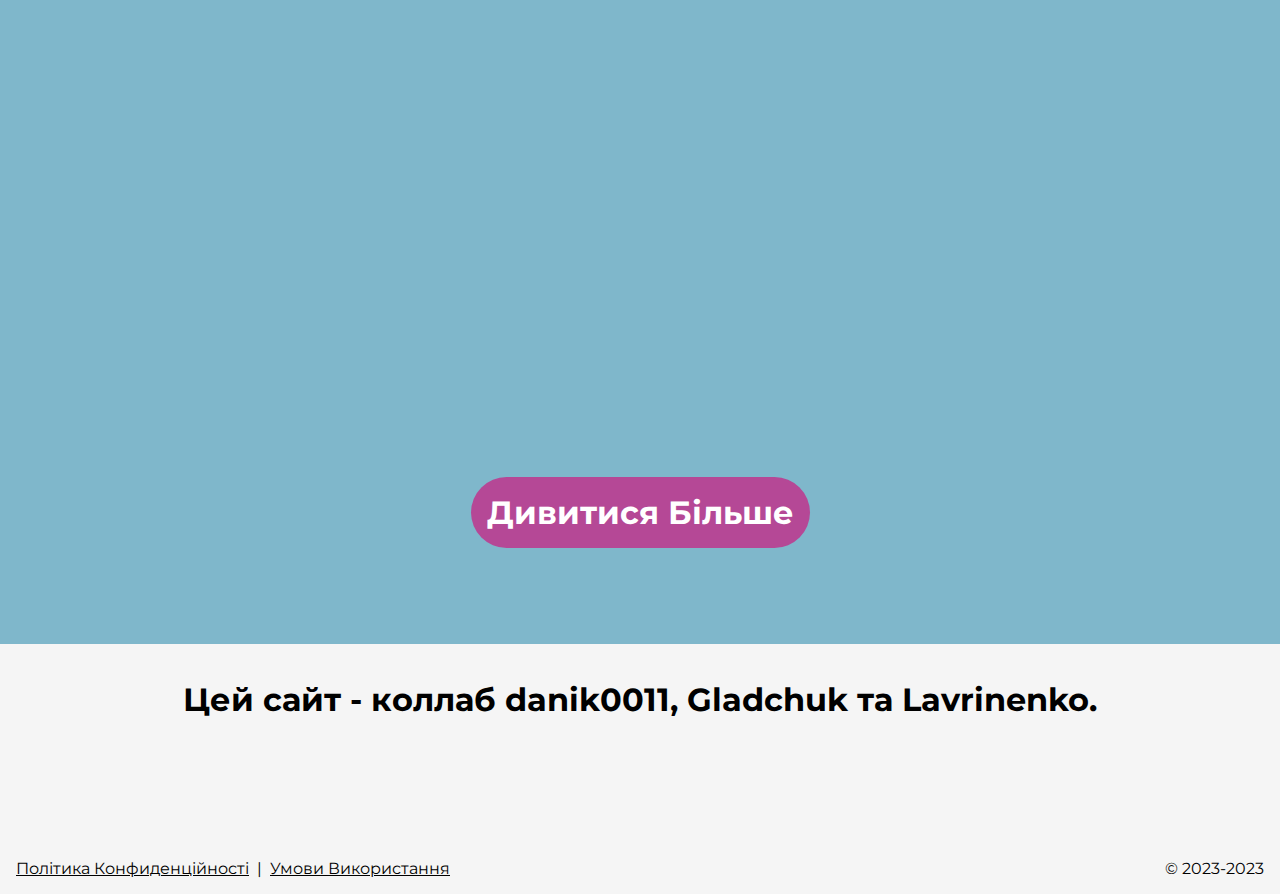
==== commit 9e658529: "changed orange colors to purple" ====
--- a/index.html
+++ b/index.html
@@ -17,7 +17,7 @@
   <header>
     <div class="hdr">
       <img src="https://goit.courses/assets/images/logo-goit.svg" alt="Logo">
-      <div class="btn">Button!</div>
+      <div class="btn">Записатися</div>
     </div>
     <div class="page1">
       <h1>Салон Краси<br>"Кульбабка"</h1>
--- a/main.css
+++ b/main.css
@@ -37,7 +37,7 @@
 }
 .hdr .btn:hover {
   background: white;
-  color: #f97d44;
+  color: #b54896;
   transition: 250ms;
   cursor: pointer;
 }
@@ -49,7 +49,7 @@
   margin-top: 5%;
   display: flex;
   flex-direction: column;
-  justify-content: space-between;
+  justify-content: space-around;
   align-items: center;
 }
 .page1 h1 {
@@ -57,7 +57,7 @@
   text-align: center;
 }
 .page1 .btn {
-  background: #f97d44;
+  background: #b54896;
   color: white;
   font-weight: bold;
   border-radius: 64px;
@@ -67,7 +67,7 @@
 }
 .page1 .btn:hover {
   background: white;
-  color: #f97d44;
+  color: #b54896;
   transition: 250ms;
   cursor: pointer;
 }
@@ -100,6 +100,7 @@
   margin-bottom: 64px;
   display: flex;
   flex-direction: row;
+  flex-wrap: wrap;
   align-items: center;
   justify-content: space-around;
 }
@@ -119,7 +120,7 @@
 }
 
 .content__block-button {
-  background: #f97d44;
+  background: #b54896;
   color: white;
   width: -webkit-fit-content;
   width: -moz-fit-content;
@@ -131,7 +132,7 @@
   font-size: 32px;
 }
 .content__block-button:hover {
-  background: #f1986c;
+  background: #c062a5;
   transition: 250ms;
   cursor: pointer;
 }
@@ -211,7 +212,7 @@
 }
 .layer:hover .button {
   transition: 250ms ease-in-out;
-  background: #f97d44;
+  background: #b54896;
   color: white;
 }
 
@@ -240,7 +241,7 @@
 
 .button2 {
   margin-bottom: 32px;
-  background: #f97d44;
+  background: #b54896;
   color: white;
   width: -webkit-fit-content;
   width: -moz-fit-content;
@@ -252,7 +253,7 @@
   font-size: 32px;
 }
 .button2:hover {
-  background: #f1986c;
+  background: #c062a5;
   transition: 250ms ease-in-out;
   cursor: pointer;
 }/*# sourceMappingURL=main.css.map */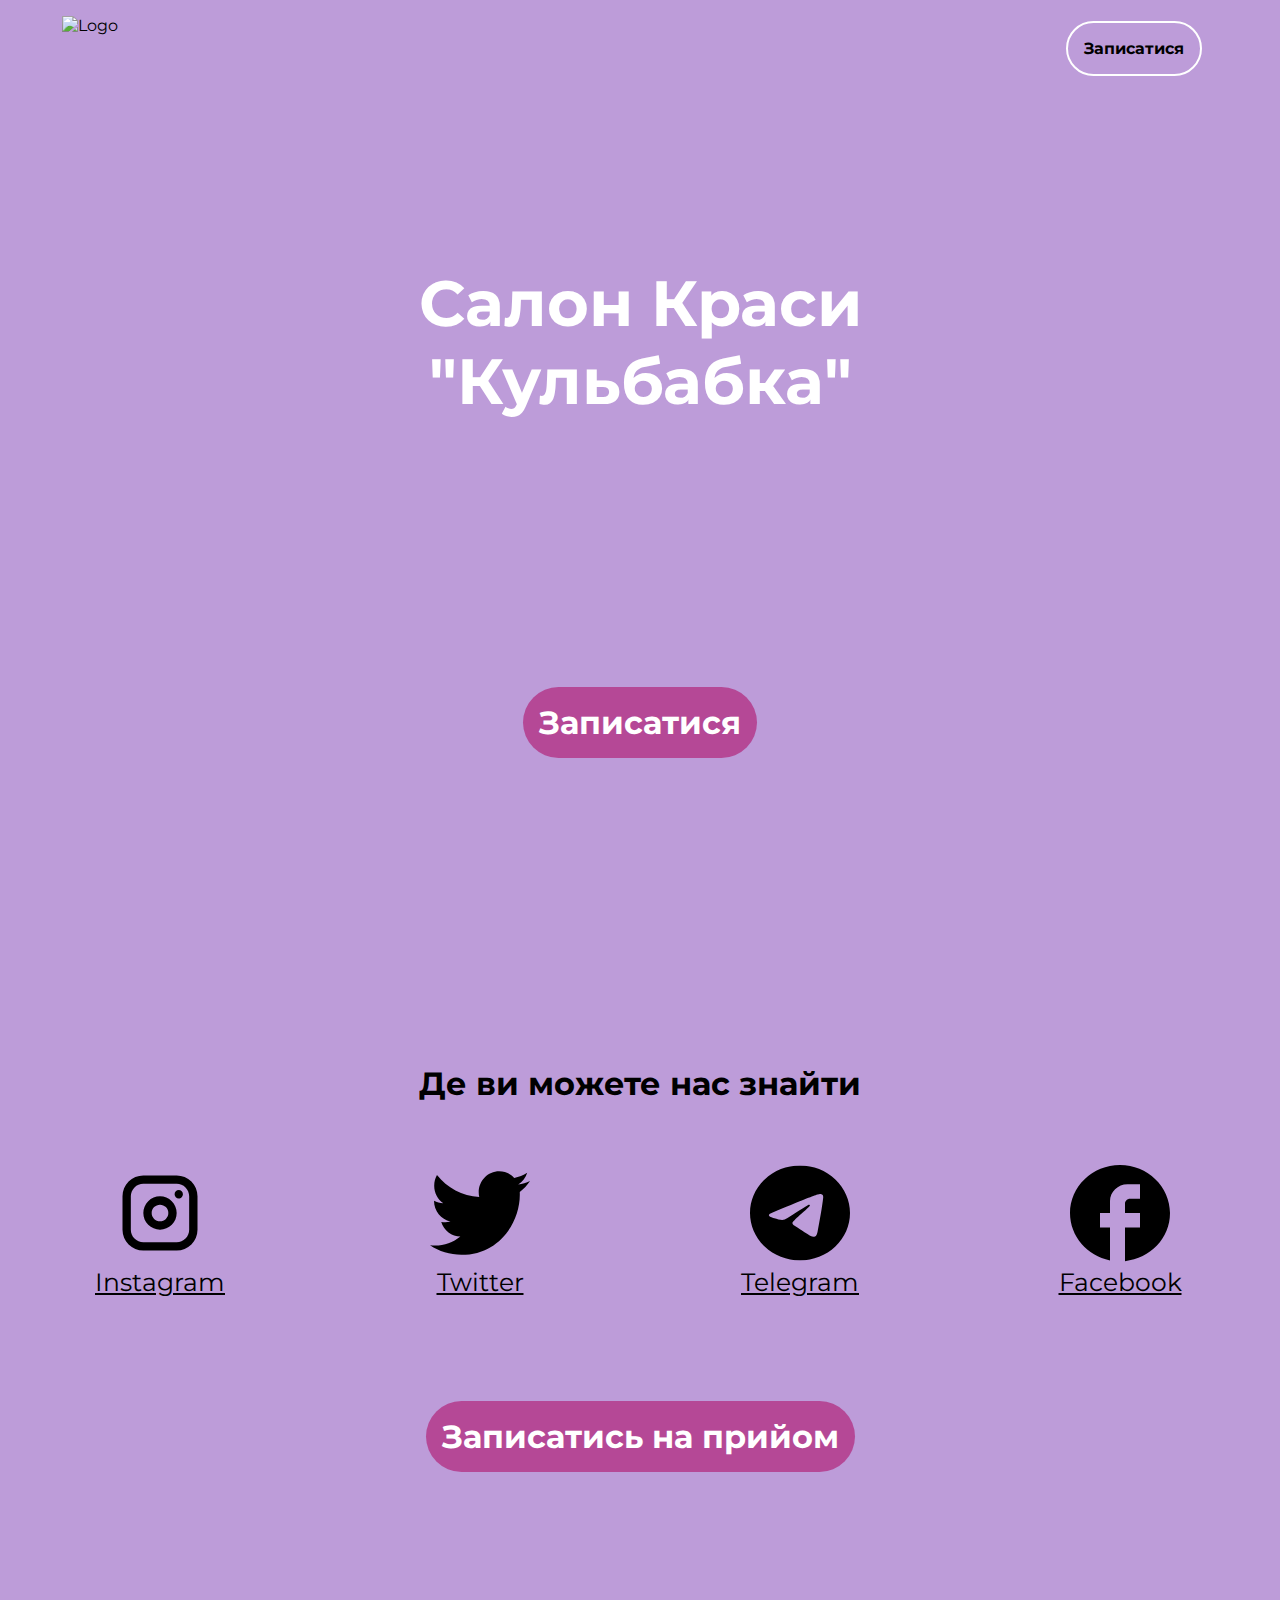
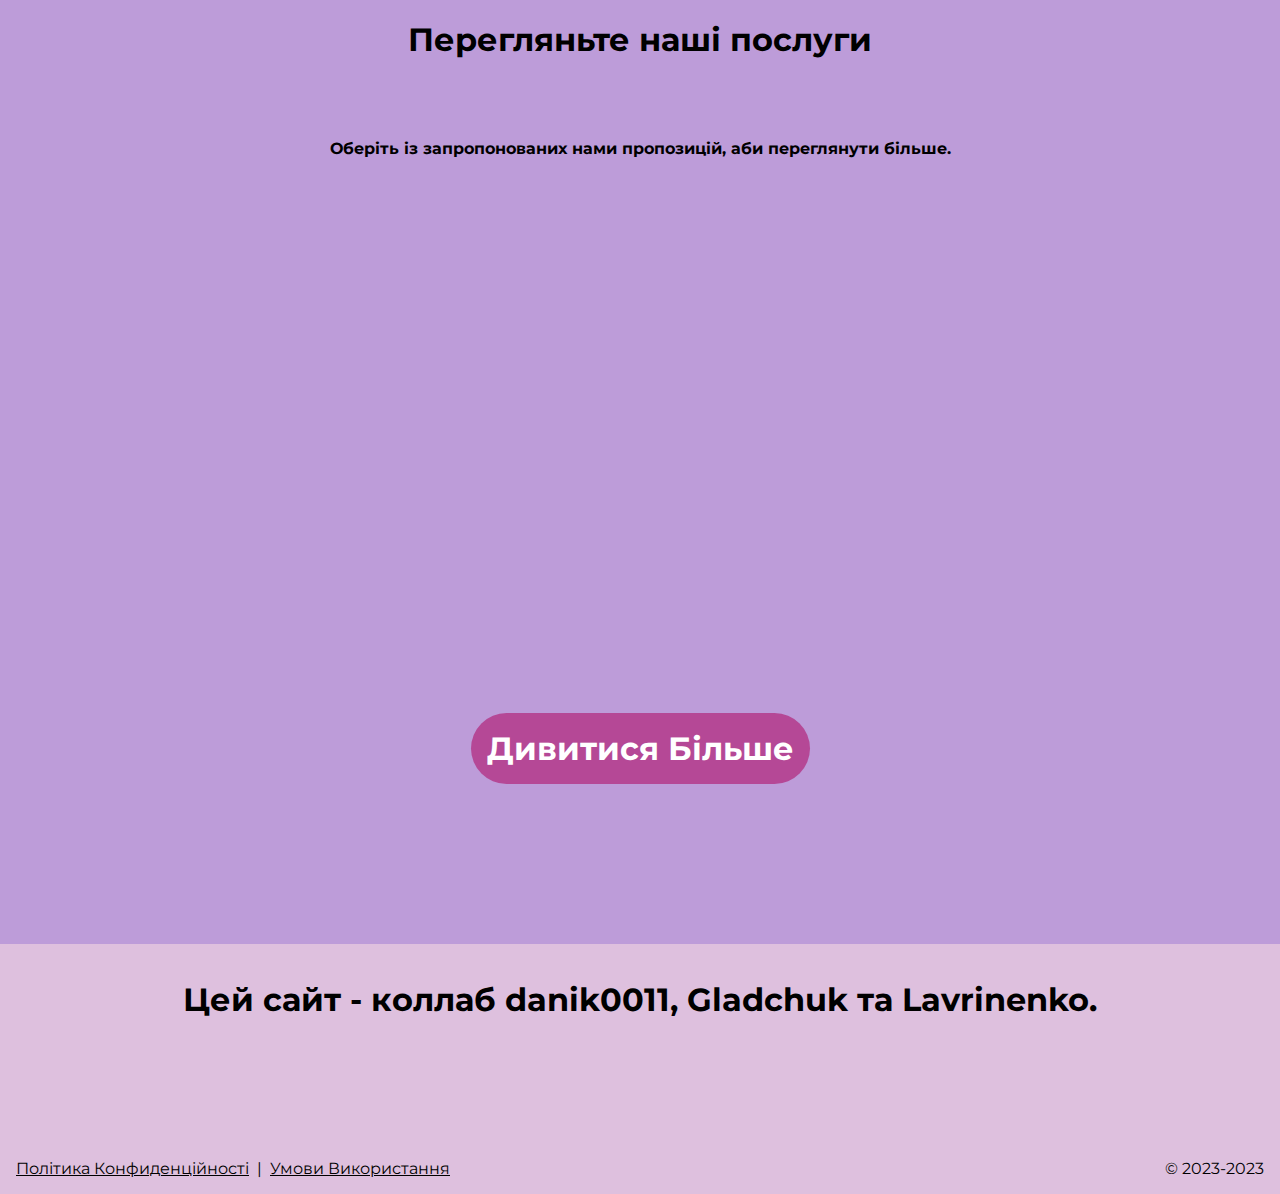
==== commit 7946b83e: "lots of changes, go see yourself" ====
--- a/index.html
+++ b/index.html
@@ -31,50 +31,58 @@
       <h1>Де ви можете нас знайти</h1>
       <div class="content__find-us">
         <div class="content__block">
-          <svg width="100" height="100" viewBox="0 0 24 24" fill="none" xmlns="http://www.w3.org/2000/svg">
-            <g clip-path="url(#clip0_1_2)">
-              <path fill-rule="evenodd" clip-rule="evenodd"
-                d="M16 3C17.3261 3 18.5979 3.52678 19.5355 4.46447C20.4732 5.40215 21 6.67392 21 8V16C21 17.3261 20.4732 18.5979 19.5355 19.5355C18.5979 20.4732 17.3261 21 16 21H8C6.67392 21 5.40215 20.4732 4.46447 19.5355C3.52678 18.5979 3 17.3261 3 16V8C3 6.67392 3.52678 5.40215 4.46447 4.46447C5.40215 3.52678 6.67392 3 8 3H16ZM16 5H8C7.20435 5 6.44129 5.31607 5.87868 5.87868C5.31607 6.44129 5 7.20435 5 8V16C5 16.7956 5.31607 17.5587 5.87868 18.1213C6.44129 18.6839 7.20435 19 8 19H16C16.7956 19 17.5587 18.6839 18.1213 18.1213C18.6839 17.5587 19 16.7956 19 16V8C19 7.20435 18.6839 6.44129 18.1213 5.87868C17.5587 5.31607 16.7956 5 16 5ZM12 8C13.0609 8 14.0783 8.42143 14.8284 9.17157C15.5786 9.92172 16 10.9391 16 12C16 13.0609 15.5786 14.0783 14.8284 14.8284C14.0783 15.5786 13.0609 16 12 16C10.9391 16 9.92172 15.5786 9.17157 14.8284C8.42143 14.0783 8 13.0609 8 12C8 10.9391 8.42143 9.92172 9.17157 9.17157C9.92172 8.42143 10.9391 8 12 8ZM12 10C11.4696 10 10.9609 10.2107 10.5858 10.5858C10.2107 10.9609 10 11.4696 10 12C10 12.5304 10.2107 13.0391 10.5858 13.4142C10.9609 13.7893 11.4696 14 12 14C12.5304 14 13.0391 13.7893 13.4142 13.4142C13.7893 13.0391 14 12.5304 14 12C14 11.4696 13.7893 10.9609 13.4142 10.5858C13.0391 10.2107 12.5304 10 12 10ZM16.5 6.5C16.7652 6.5 17.0196 6.60536 17.2071 6.79289C17.3946 6.98043 17.5 7.23478 17.5 7.5C17.5 7.76522 17.3946 8.01957 17.2071 8.20711C17.0196 8.39464 16.7652 8.5 16.5 8.5C16.2348 8.5 15.9804 8.39464 15.7929 8.20711C15.6054 8.01957 15.5 7.76522 15.5 7.5C15.5 7.23478 15.6054 6.98043 15.7929 6.79289C15.9804 6.60536 16.2348 6.5 16.5 6.5Z"
-                fill="black" />
-            </g>
-            <defs>
-              <clipPath id="clip0_1_2">
-                <rect width="24" height="24" fill="white" />
-              </clipPath>
-            </defs>
-          </svg>
-          <a href="#" class="content__block-text">Instagram</a>
+          <a href=#>
+            <svg width="100" height="100" viewBox="0 0 24 24" fill="none" xmlns="http://www.w3.org/2000/svg">
+              <g clip-path="url(#clip0_1_2)">
+                <path fill-rule="evenodd" clip-rule="evenodd"
+                  d="M16 3C17.3261 3 18.5979 3.52678 19.5355 4.46447C20.4732 5.40215 21 6.67392 21 8V16C21 17.3261 20.4732 18.5979 19.5355 19.5355C18.5979 20.4732 17.3261 21 16 21H8C6.67392 21 5.40215 20.4732 4.46447 19.5355C3.52678 18.5979 3 17.3261 3 16V8C3 6.67392 3.52678 5.40215 4.46447 4.46447C5.40215 3.52678 6.67392 3 8 3H16ZM16 5H8C7.20435 5 6.44129 5.31607 5.87868 5.87868C5.31607 6.44129 5 7.20435 5 8V16C5 16.7956 5.31607 17.5587 5.87868 18.1213C6.44129 18.6839 7.20435 19 8 19H16C16.7956 19 17.5587 18.6839 18.1213 18.1213C18.6839 17.5587 19 16.7956 19 16V8C19 7.20435 18.6839 6.44129 18.1213 5.87868C17.5587 5.31607 16.7956 5 16 5ZM12 8C13.0609 8 14.0783 8.42143 14.8284 9.17157C15.5786 9.92172 16 10.9391 16 12C16 13.0609 15.5786 14.0783 14.8284 14.8284C14.0783 15.5786 13.0609 16 12 16C10.9391 16 9.92172 15.5786 9.17157 14.8284C8.42143 14.0783 8 13.0609 8 12C8 10.9391 8.42143 9.92172 9.17157 9.17157C9.92172 8.42143 10.9391 8 12 8ZM12 10C11.4696 10 10.9609 10.2107 10.5858 10.5858C10.2107 10.9609 10 11.4696 10 12C10 12.5304 10.2107 13.0391 10.5858 13.4142C10.9609 13.7893 11.4696 14 12 14C12.5304 14 13.0391 13.7893 13.4142 13.4142C13.7893 13.0391 14 12.5304 14 12C14 11.4696 13.7893 10.9609 13.4142 10.5858C13.0391 10.2107 12.5304 10 12 10ZM16.5 6.5C16.7652 6.5 17.0196 6.60536 17.2071 6.79289C17.3946 6.98043 17.5 7.23478 17.5 7.5C17.5 7.76522 17.3946 8.01957 17.2071 8.20711C17.0196 8.39464 16.7652 8.5 16.5 8.5C16.2348 8.5 15.9804 8.39464 15.7929 8.20711C15.6054 8.01957 15.5 7.76522 15.5 7.5C15.5 7.23478 15.6054 6.98043 15.7929 6.79289C15.9804 6.60536 16.2348 6.5 16.5 6.5Z"
+                  fill="black" />
+              </g>
+              <defs>
+                <clipPath id="clip0_1_2">
+                  <rect width="24" height="24" fill="white" />
+                </clipPath>
+              </defs>
+            </svg>
+            <a href=# class="content__block-text">Instagram</a>
+          </a>
         </div>
         <div class="content__block">
-          <svg width="100" height="100" viewBox="0 0 122 102" fill="none" xmlns="http://www.w3.org/2000/svg">
-            <path
-              d="M122 12C117.51 14.1 112.669 15.48 107.654 16.14C112.786 12.96 116.751 7.92 118.618 1.86C113.777 4.86 108.412 6.96 102.755 8.16C98.1482 3 91.675 0 84.327 0C70.6224 0 59.4254 11.52 59.4254 25.74C59.4254 27.78 59.6587 29.76 60.0669 31.62C39.3059 30.54 20.8193 20.28 8.51434 4.74C6.3566 8.52 5.13193 12.96 5.13193 17.64C5.13193 26.58 9.50574 34.5 16.2706 39C12.13 39 8.28107 37.8 4.89866 36V36.18C4.89866 48.66 13.5296 59.1 24.9599 61.44C21.2901 62.4732 17.4375 62.617 13.7046 61.86C15.2885 66.9749 18.3906 71.4504 22.5748 74.6576C26.7589 77.8647 31.8148 79.6421 37.0316 79.74C28.1885 86.9426 17.2269 90.8359 5.94838 90.78C3.96558 90.78 1.98279 90.66 0 90.42C11.0803 97.74 24.26 102 38.3729 102C84.327 102 109.578 62.76 109.578 28.74C109.578 27.6 109.578 26.52 109.52 25.38C114.419 21.78 118.618 17.22 122 12Z"
-              fill="black" />
-          </svg>
-          <a href="#" class="content__block-text">Twitter</a>
+          <a href=#>
+            <svg width="100" height="100" viewBox="0 0 122 102" fill="none" xmlns="http://www.w3.org/2000/svg">
+              <path
+                d="M122 12C117.51 14.1 112.669 15.48 107.654 16.14C112.786 12.96 116.751 7.92 118.618 1.86C113.777 4.86 108.412 6.96 102.755 8.16C98.1482 3 91.675 0 84.327 0C70.6224 0 59.4254 11.52 59.4254 25.74C59.4254 27.78 59.6587 29.76 60.0669 31.62C39.3059 30.54 20.8193 20.28 8.51434 4.74C6.3566 8.52 5.13193 12.96 5.13193 17.64C5.13193 26.58 9.50574 34.5 16.2706 39C12.13 39 8.28107 37.8 4.89866 36V36.18C4.89866 48.66 13.5296 59.1 24.9599 61.44C21.2901 62.4732 17.4375 62.617 13.7046 61.86C15.2885 66.9749 18.3906 71.4504 22.5748 74.6576C26.7589 77.8647 31.8148 79.6421 37.0316 79.74C28.1885 86.9426 17.2269 90.8359 5.94838 90.78C3.96558 90.78 1.98279 90.66 0 90.42C11.0803 97.74 24.26 102 38.3729 102C84.327 102 109.578 62.76 109.578 28.74C109.578 27.6 109.578 26.52 109.52 25.38C114.419 21.78 118.618 17.22 122 12Z"
+                fill="black" />
+            </svg>
+            <a href=# class="content__block-text">Twitter</a>
+          </a>
         </div>
         <div class="content__block">
-          <svg width="100" height="100" viewBox="0 0 118 112" fill="none" xmlns="http://www.w3.org/2000/svg">
-            <g clip-path="url(#clip0_1_10)">
-              <path
-                d="M118 56C118 70.8521 111.784 85.0959 100.719 95.598C89.6547 106.1 74.6478 112 59 112C43.3522 112 28.3453 106.1 17.2807 95.598C6.21605 85.0959 0 70.8521 0 56C0 41.1479 6.21605 26.9041 17.2807 16.402C28.3453 5.89998 43.3522 0 59 0C74.6478 0 89.6547 5.89998 100.719 16.402C111.784 26.9041 118 41.1479 118 56ZM61.1166 41.342C55.3789 43.61 43.9034 48.3 26.7049 55.412C23.9171 56.462 22.4495 57.498 22.3168 58.506C22.0955 60.207 24.3449 60.879 27.4055 61.796L28.6961 62.181C31.7051 63.112 35.7614 64.197 37.8632 64.239C39.7807 64.281 41.9121 63.539 44.2647 61.999C60.3349 51.702 68.6318 46.501 69.148 46.389C69.5168 46.305 70.033 46.207 70.3722 46.501C70.7189 46.788 70.682 47.341 70.6451 47.488C70.4239 48.391 61.596 56.175 57.0309 60.207C55.6075 61.467 54.5971 62.356 54.3906 62.559C53.9359 63.0001 53.4737 63.4341 53.0041 63.861C50.2016 66.423 48.1071 68.341 53.1148 71.477C55.5264 72.989 57.4586 74.228 59.3835 75.474C61.478 76.832 63.5725 78.183 66.2865 79.877C66.9724 80.297 67.6361 80.752 68.2778 81.186C70.7189 82.838 72.924 84.322 75.6306 84.084C77.2089 83.944 78.8388 82.544 79.6648 78.344C81.6191 68.425 85.4615 46.942 86.3465 38.087C86.4005 37.3509 86.3683 36.6114 86.2506 35.882C86.1812 35.2934 85.8811 34.7512 85.4099 34.363C84.7388 33.9233 83.9389 33.6955 83.1236 33.712C80.9111 33.747 77.4965 34.874 61.1166 41.342Z"
-                fill="black" />
-            </g>
-            <defs>
-              <clipPath id="clip0_1_10">
-                <rect width="118" height="112" fill="white" />
-              </clipPath>
-            </defs>
-          </svg>
-          <a href="#" class="content__block-text">Telegram</a>
+          <a href=#>
+            <svg width="100" height="100" viewBox="0 0 118 112" fill="none" xmlns="http://www.w3.org/2000/svg">
+              <g clip-path="url(#clip0_1_10)">
+                <path
+                  d="M118 56C118 70.8521 111.784 85.0959 100.719 95.598C89.6547 106.1 74.6478 112 59 112C43.3522 112 28.3453 106.1 17.2807 95.598C6.21605 85.0959 0 70.8521 0 56C0 41.1479 6.21605 26.9041 17.2807 16.402C28.3453 5.89998 43.3522 0 59 0C74.6478 0 89.6547 5.89998 100.719 16.402C111.784 26.9041 118 41.1479 118 56ZM61.1166 41.342C55.3789 43.61 43.9034 48.3 26.7049 55.412C23.9171 56.462 22.4495 57.498 22.3168 58.506C22.0955 60.207 24.3449 60.879 27.4055 61.796L28.6961 62.181C31.7051 63.112 35.7614 64.197 37.8632 64.239C39.7807 64.281 41.9121 63.539 44.2647 61.999C60.3349 51.702 68.6318 46.501 69.148 46.389C69.5168 46.305 70.033 46.207 70.3722 46.501C70.7189 46.788 70.682 47.341 70.6451 47.488C70.4239 48.391 61.596 56.175 57.0309 60.207C55.6075 61.467 54.5971 62.356 54.3906 62.559C53.9359 63.0001 53.4737 63.4341 53.0041 63.861C50.2016 66.423 48.1071 68.341 53.1148 71.477C55.5264 72.989 57.4586 74.228 59.3835 75.474C61.478 76.832 63.5725 78.183 66.2865 79.877C66.9724 80.297 67.6361 80.752 68.2778 81.186C70.7189 82.838 72.924 84.322 75.6306 84.084C77.2089 83.944 78.8388 82.544 79.6648 78.344C81.6191 68.425 85.4615 46.942 86.3465 38.087C86.4005 37.3509 86.3683 36.6114 86.2506 35.882C86.1812 35.2934 85.8811 34.7512 85.4099 34.363C84.7388 33.9233 83.9389 33.6955 83.1236 33.712C80.9111 33.747 77.4965 34.874 61.1166 41.342Z"
+                  fill="black" />
+              </g>
+              <defs>
+                <clipPath id="clip0_1_10">
+                  <rect width="118" height="112" fill="white" />
+                </clipPath>
+              </defs>
+            </svg>
+            <a href=# class="content__block-text">Telegram</a>
+          </a>
         </div>
         <div class="content__block">
-          <svg width="100" height="100" viewBox="0 0 80 77" fill="none" xmlns="http://www.w3.org/2000/svg">
-            <path
-              d="M80 38.5965C80 17.2912 62.08 0 40 0C17.92 0 0 17.2912 0 38.5965C0 57.2772 13.76 72.8316 32 76.421V50.1754H24V38.5965H32V28.9474C32 21.4982 38.28 15.4386 46 15.4386H56V27.0175H48C45.8 27.0175 44 28.7544 44 30.8772V38.5965H56V50.1754H44V77C64.2 75.0702 80 58.6281 80 38.5965Z"
-              fill="black" />
-          </svg>
-          <a href="#" class="content__block-text">Facebook</a>
+          <a href=#>
+            <svg width="100" height="100" viewBox="0 0 80 77" fill="none" xmlns="http://www.w3.org/2000/svg">
+              <path
+                d="M80 38.5965C80 17.2912 62.08 0 40 0C17.92 0 0 17.2912 0 38.5965C0 57.2772 13.76 72.8316 32 76.421V50.1754H24V38.5965H32V28.9474C32 21.4982 38.28 15.4386 46 15.4386H56V27.0175H48C45.8 27.0175 44 28.7544 44 30.8772V38.5965H56V50.1754H44V77C64.2 75.0702 80 58.6281 80 38.5965Z"
+                fill="black" />
+            </svg>
+            <a href=# class="content__block-text">Facebook</a>
+          </a>
         </div>
       </div>
       <div class="flex">
--- a/main.css
+++ b/main.css
@@ -2,7 +2,7 @@
 html,
 body {
   font-family: "Montserrat";
-  background: #7fb7cb;
+  background: #bd9cd9;
   margin: 0;
   padding: 0;
 }
@@ -10,7 +10,7 @@
 header {
   width: 95%;
   height: 100vh;
-  margin: 0 auto;
+  margin: 0 auto 128px;
 }
 
 .hdr {
@@ -53,6 +53,7 @@
   align-items: center;
 }
 .page1 h1 {
+  color: white;
   font-size: 64px;
   text-align: center;
 }
@@ -78,6 +79,7 @@
 }
 
 .content__block-text {
+  margin-bottom: 40px;
   font-size: 25px;
   font-family: "Montserrat";
 }
@@ -94,6 +96,7 @@
 
 .content {
   max-width: 1550px;
+  margin: 0 auto;
 }
 
 .content__find-us {
@@ -109,10 +112,11 @@
   margin-top: 32px;
   display: flex;
   justify-content: center;
-  margin-bottom: 64px;
+  margin-bottom: 128px;
 }
 
 .content__block {
+  width: 250px;
   display: flex;
   flex-direction: column;
   align-items: center;
@@ -140,7 +144,7 @@
 footer {
   width: 100%;
   height: 250px;
-  background: whitesmoke;
+  background: #dec0de;
   margin: 0;
   margin-top: 64px;
   padding: 16px;
@@ -225,7 +229,7 @@
 }
 
 #button:hover {
-  background: #f1986c;
+  background: #c062a5;
   transition: 250ms ease-in-out;
   cursor: pointer;
 }
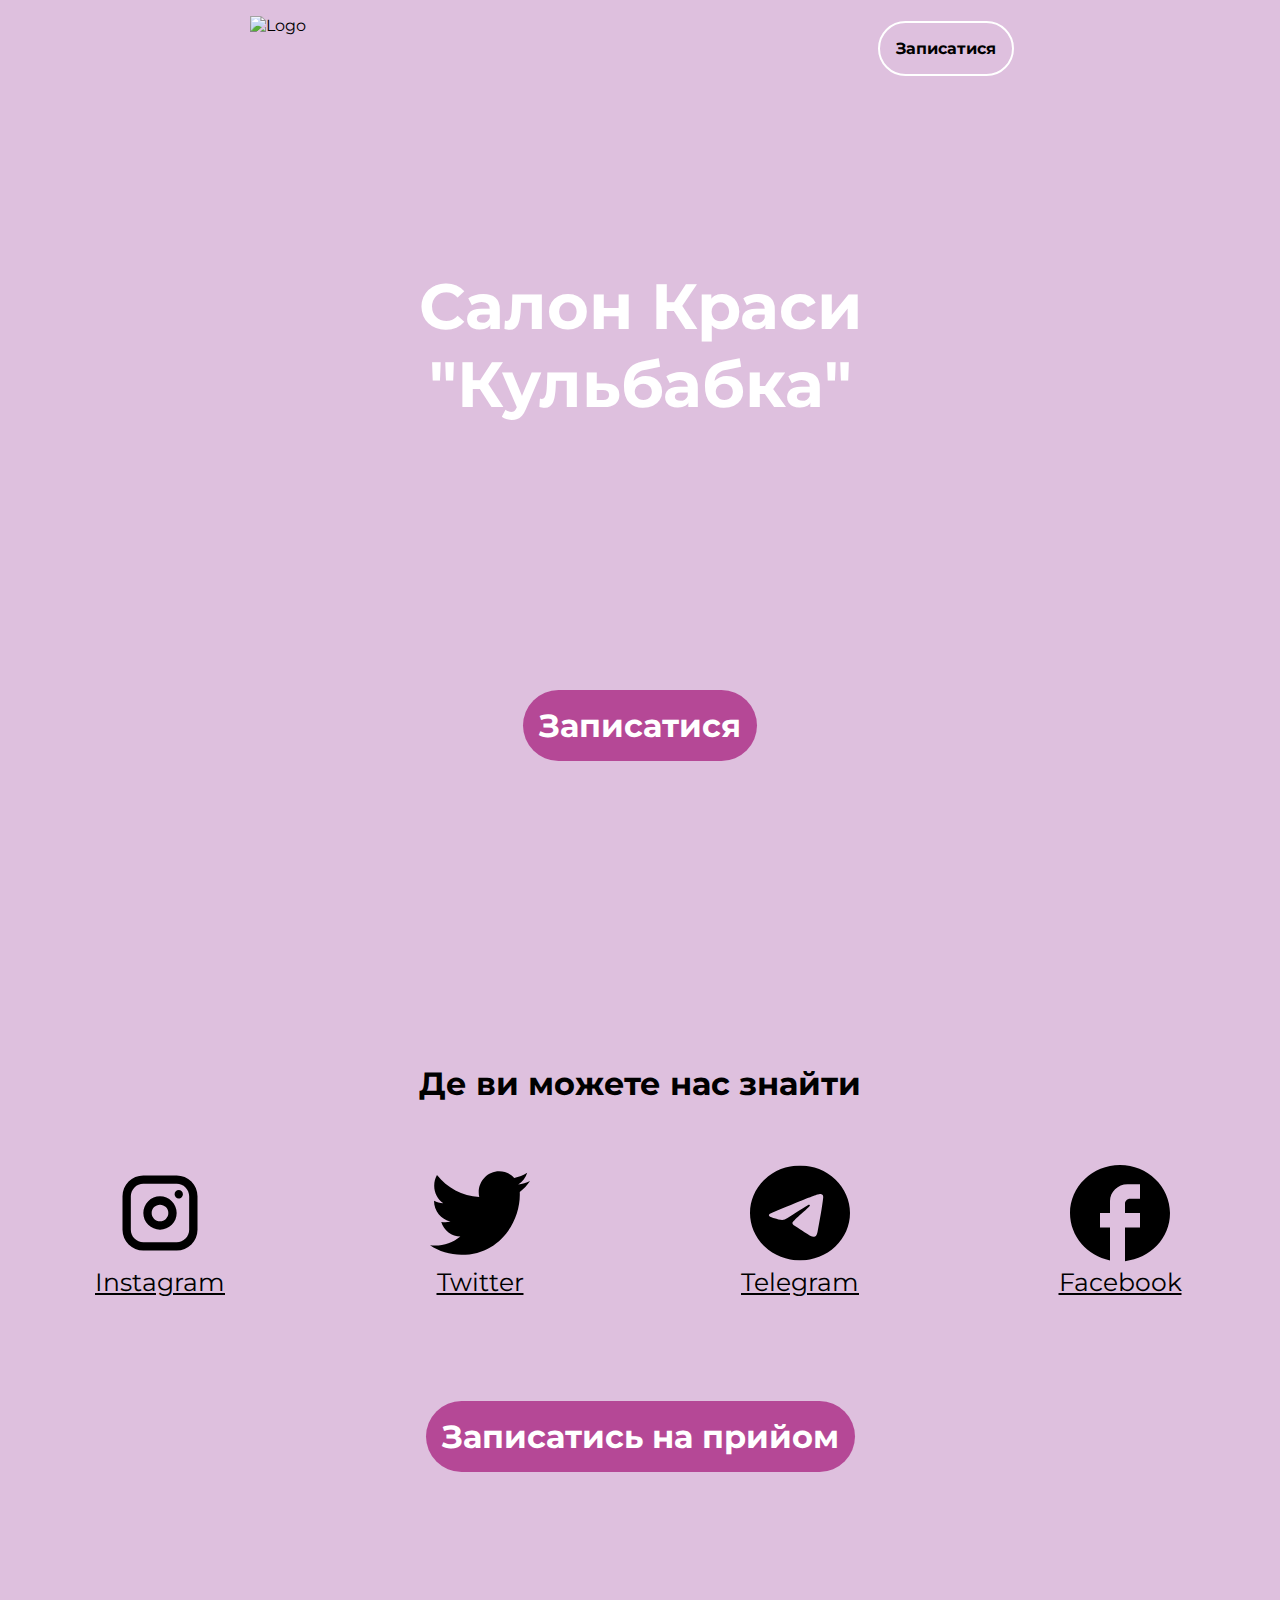
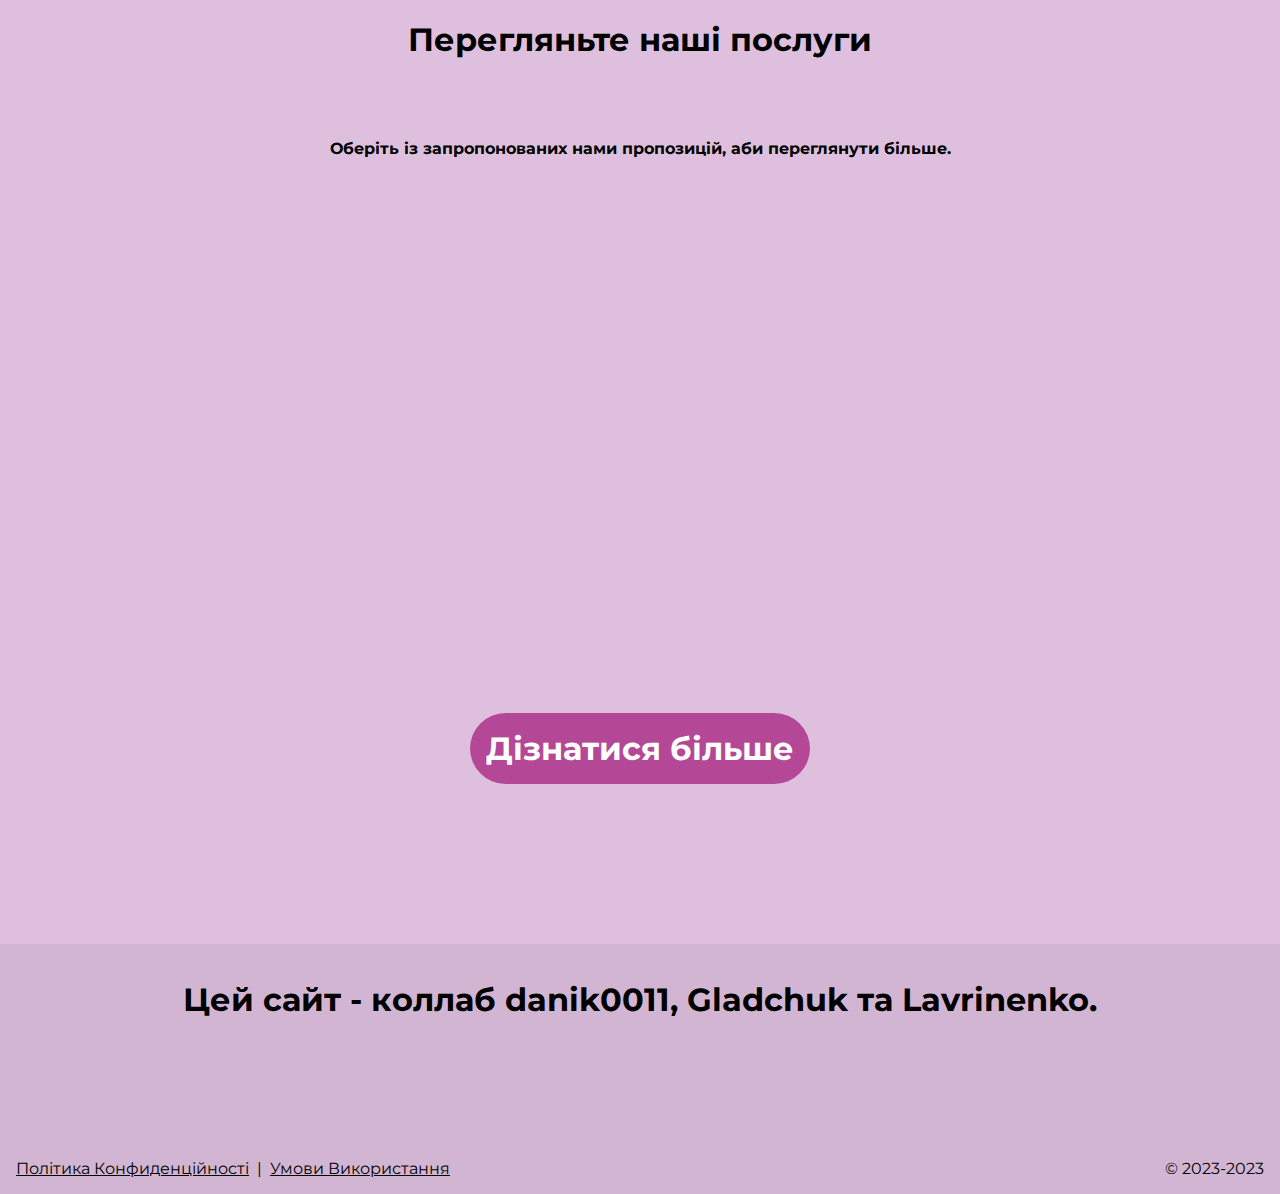
==== commit d5636905: "lot of changes" ====
--- a/index.html
+++ b/index.html
@@ -134,7 +134,7 @@
 
     </div>
     <div class="flex">
-      <div class="button2">Дивитися Більше</div>
+      <div class="button2">Дізнатися більше</div>
     </div>
   </main>
   <!--!-->
--- a/main.css
+++ b/main.css
@@ -2,26 +2,26 @@
 html,
 body {
   font-family: "Montserrat";
-  background: #bd9cd9;
+  background: #dec0de;
   margin: 0;
   padding: 0;
 }
 
 header {
-  width: 95%;
+  width: 100%;
   height: 100vh;
   margin: 0 auto 128px;
 }
 
 .hdr {
-  width: 95%;
+  width: 100%;
   height: 15%;
   height: 64px;
   margin: 0 auto;
   margin: 16px auto 0;
   display: flex;
   align-items: center;
-  justify-content: space-between;
+  justify-content: space-around;
 }
 .hdr img {
   width: 128px;
@@ -124,6 +124,7 @@
 }
 
 .content__block-button {
+  text-align: center;
   background: #b54896;
   color: white;
   width: -webkit-fit-content;
@@ -143,8 +144,8 @@
 
 footer {
   width: 100%;
-  height: 250px;
-  background: #dec0de;
+  min-height: 250px;
+  background: #d2b5d2;
   margin: 0;
   margin-top: 64px;
   padding: 16px;
@@ -260,4 +261,10 @@
   background: #c062a5;
   transition: 250ms ease-in-out;
   cursor: pointer;
+}
+
+@media all and (max-width: 500px) {
+  .page1 h1 {
+    font-size: 48px;
+  }
 }/*# sourceMappingURL=main.css.map */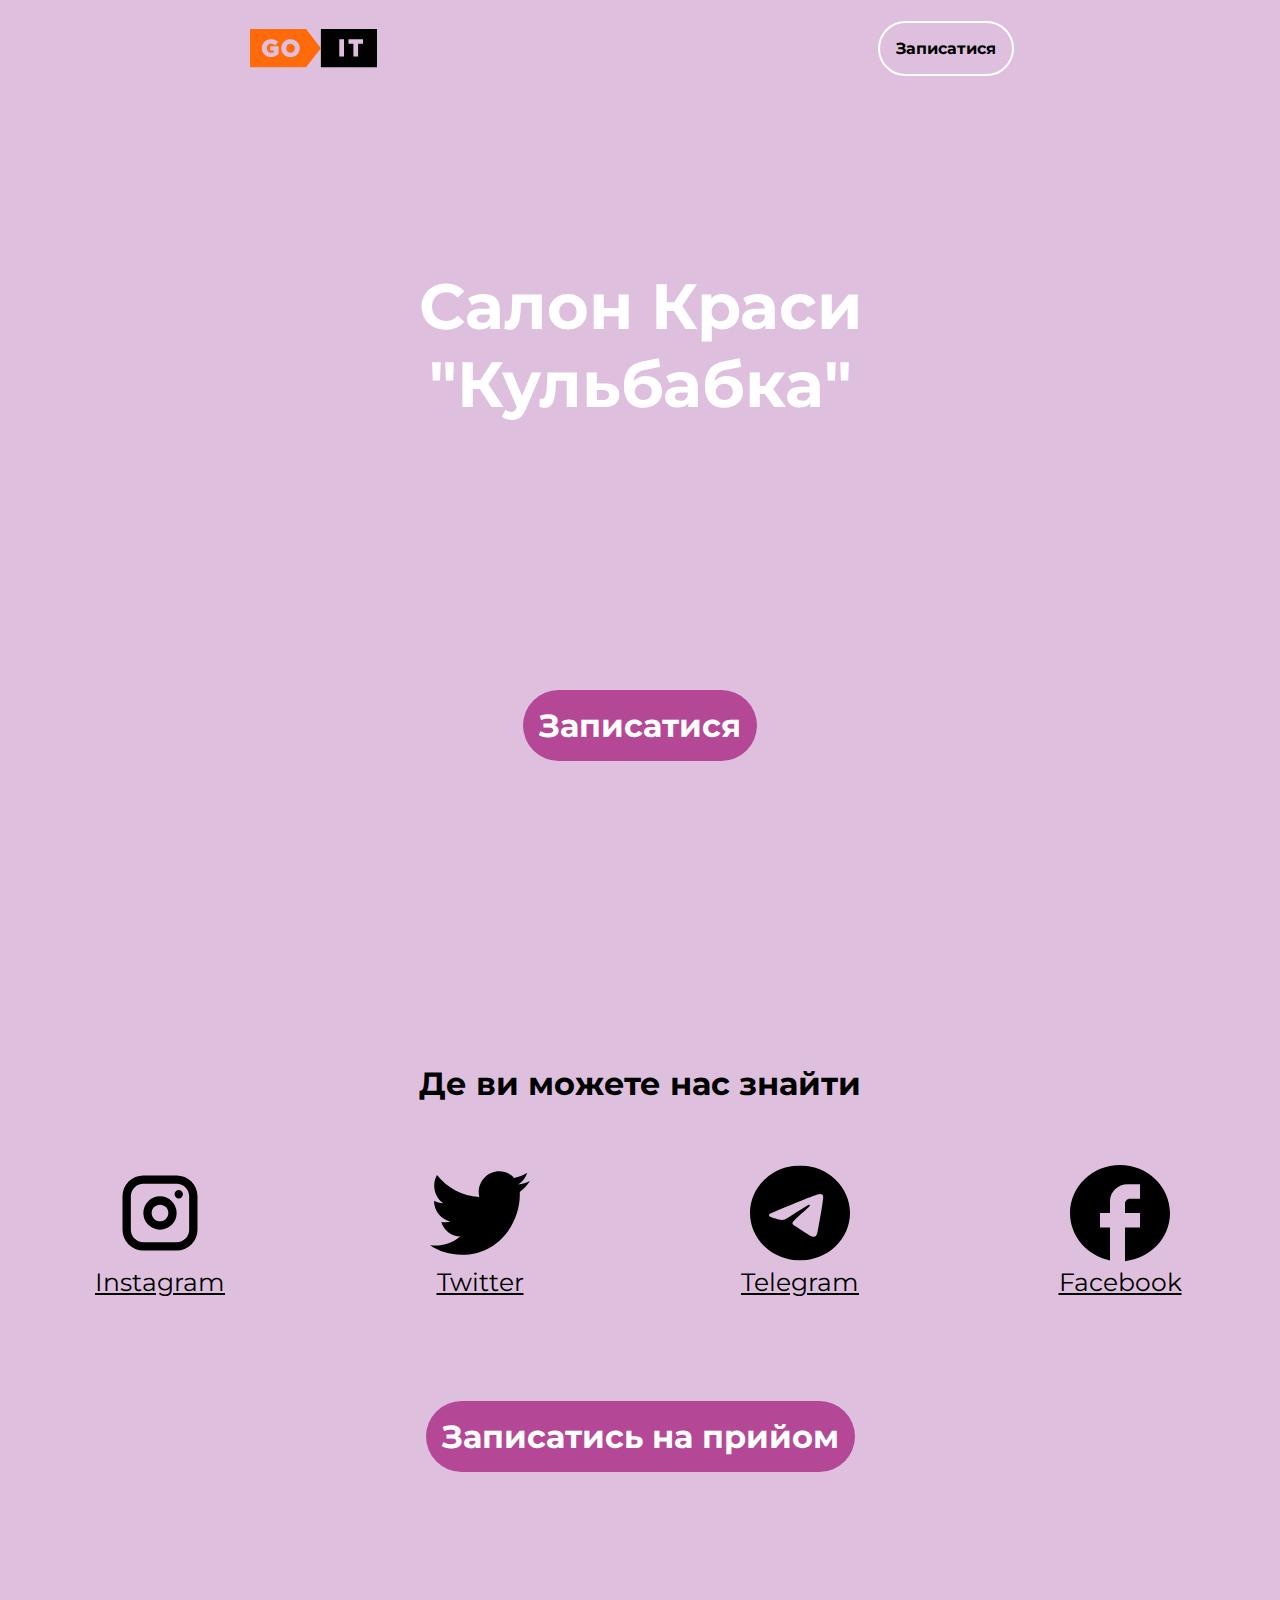
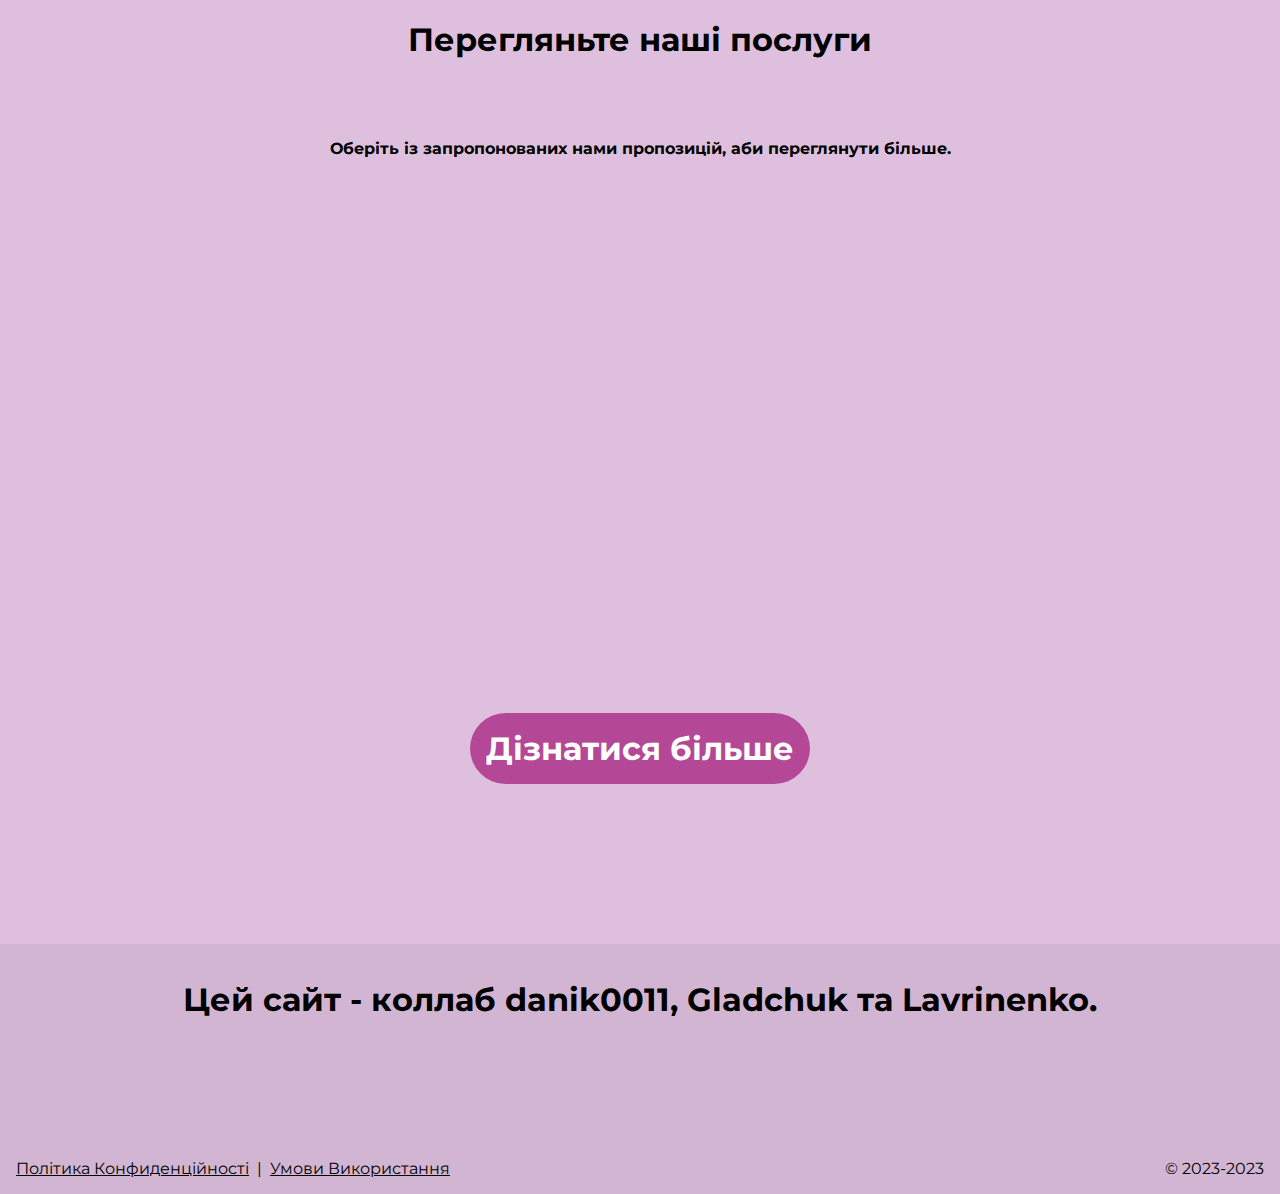
==== commit 1f7232d9: "fixed the logo" ====
--- a/index.html
+++ b/index.html
@@ -16,7 +16,7 @@
 
   <header>
     <div class="hdr">
-      <img src="https://goit.courses/assets/images/logo-goit.svg" alt="Logo">
+      <img src="./logo.svg" alt="Logo">
       <div class="btn">Записатися</div>
     </div>
     <div class="page1">
--- a/main.css
+++ b/main.css
@@ -127,7 +127,6 @@
   text-align: center;
   background: #b54896;
   color: white;
-  width: -webkit-fit-content;
   width: -moz-fit-content;
   width: fit-content;
   font-weight: bold;
@@ -162,7 +161,8 @@
   justify-content: space-between;
 }
 
-h1, h4 {
+h1,
+h4 {
   text-align: center;
   padding: 20px;
 }
@@ -248,7 +248,6 @@
   margin-bottom: 32px;
   background: #b54896;
   color: white;
-  width: -webkit-fit-content;
   width: -moz-fit-content;
   width: fit-content;
   font-weight: bold;
